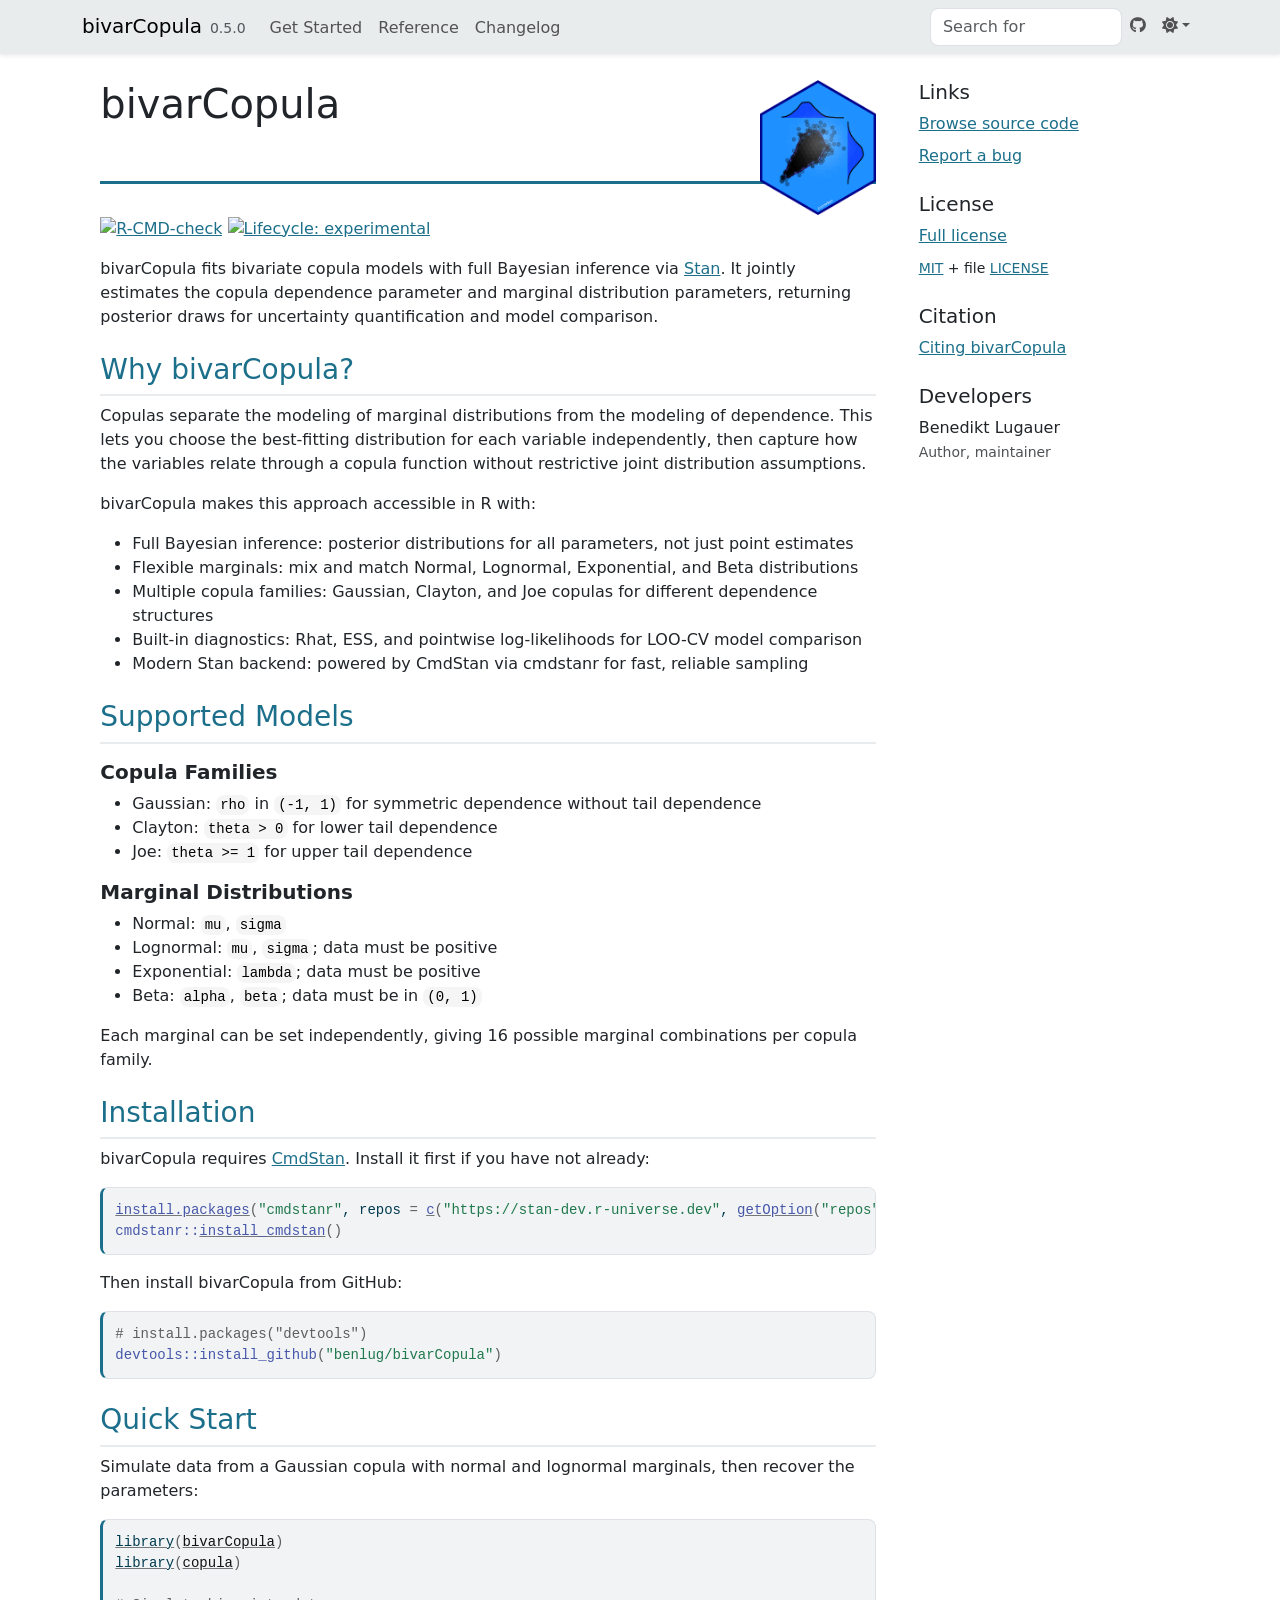
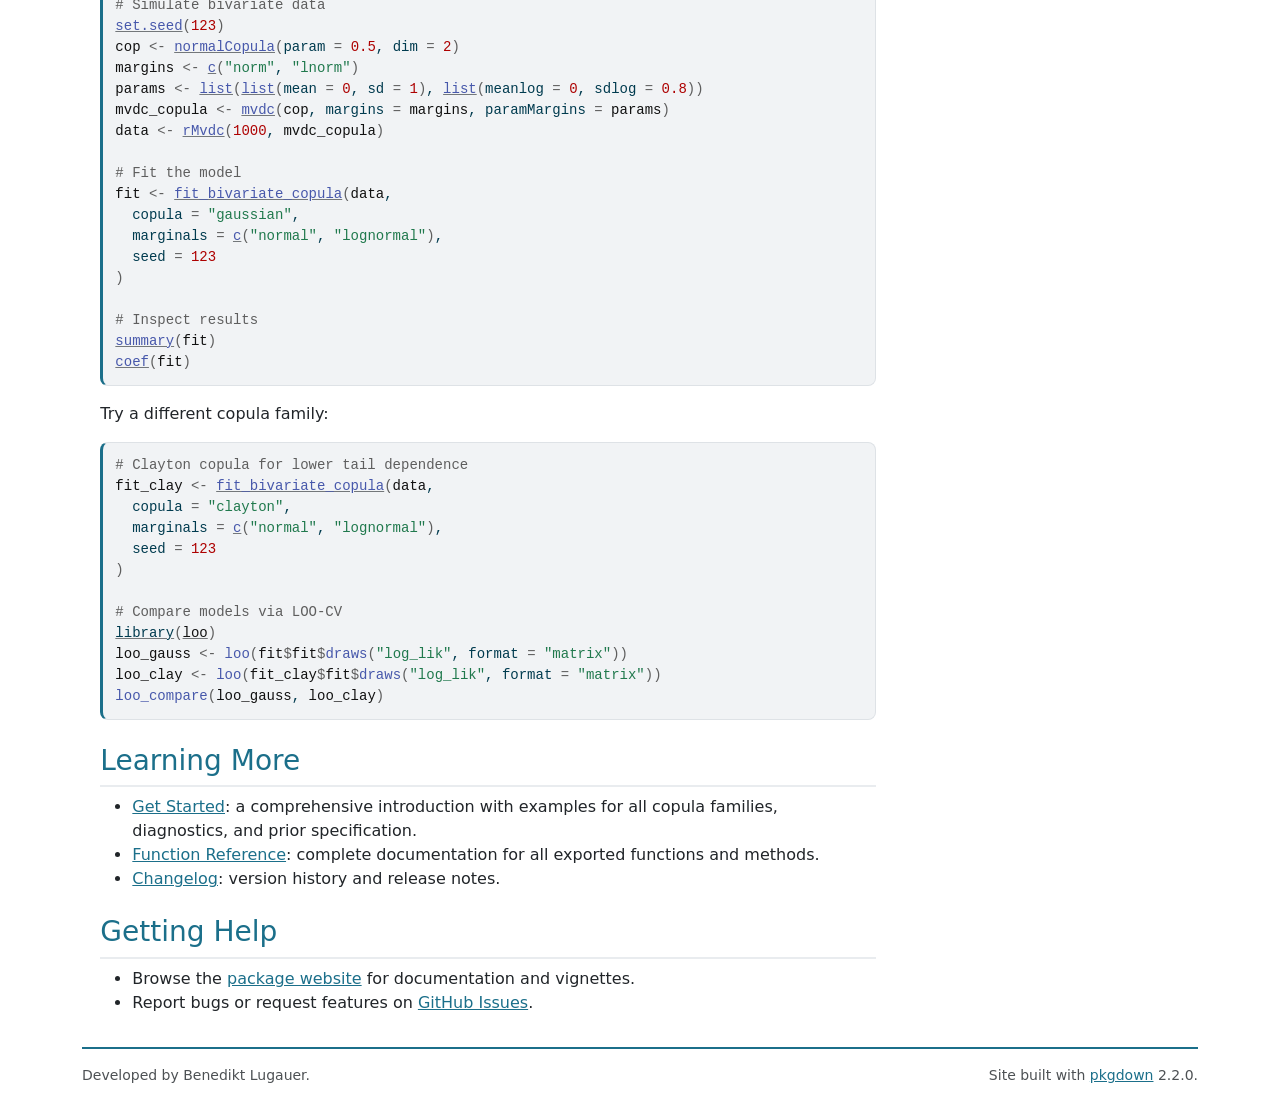
==== index.html @ 01f2b9dc "Deploying to gh-pages from @ benlug/bivarCopula@cfb96c7ea2afdf36da55dead289324ac5fc61a72 🚀" ====
<!DOCTYPE html>
<!-- Generated by pkgdown: do not edit by hand --><html lang="en">
<head>
<meta http-equiv="Content-Type" content="text/html; charset=UTF-8">
<meta charset="utf-8">
<meta http-equiv="X-UA-Compatible" content="IE=edge">
<meta name="viewport" content="width=device-width, initial-scale=1, shrink-to-fit=no">
<title>bivarCopula: Bayesian Bivariate Copula Models with Stan • bivarCopula</title>
<!-- mathjax math --><script src="https://cdn.jsdelivr.net/npm/mathjax@3.2.2/es5/tex-mml-chtml.js" integrity="sha256-MASABpB4tYktI2Oitl4t+78w/lyA+D7b/s9GEP0JOGI=" crossorigin="anonymous"></script><script>
  window.MathJax = {
    chtml: {
      fontURL: "https://cdn.jsdelivr.net/npm/mathjax@3.2.2/es5/output/chtml/fonts/woff-v2"
    }
  };
</script><script src="lightswitch.js"></script><script src="deps/jquery-3.6.0/jquery-3.6.0.min.js"></script><meta name="viewport" content="width=device-width, initial-scale=1, shrink-to-fit=no">
<link href="deps/bootstrap-5.3.1/bootstrap.min.css" rel="stylesheet">
<script src="deps/bootstrap-5.3.1/bootstrap.bundle.min.js"></script><link href="deps/font-awesome-6.5.2/css/all.min.css" rel="stylesheet">
<link href="deps/font-awesome-6.5.2/css/v4-shims.min.css" rel="stylesheet">
<script src="deps/headroom-0.11.0/headroom.min.js"></script><script src="deps/headroom-0.11.0/jQuery.headroom.min.js"></script><script src="deps/bootstrap-toc-1.0.1/bootstrap-toc.min.js"></script><script src="deps/clipboard.js-2.0.11/clipboard.min.js"></script><script src="deps/search-1.0.0/autocomplete.jquery.min.js"></script><script src="deps/search-1.0.0/fuse.min.js"></script><script src="deps/search-1.0.0/mark.min.js"></script><!-- pkgdown --><script src="pkgdown.js"></script><link href="extra.css" rel="stylesheet">
<meta property="og:title" content="bivarCopula: Bayesian Bivariate Copula Models with Stan">
<meta name="description" content="Fit bivariate Gaussian, Clayton, and Joe copula models with flexible marginal distributions using full Bayesian inference via CmdStan.
">
<meta property="og:description" content="Fit bivariate Gaussian, Clayton, and Joe copula models with flexible marginal distributions using full Bayesian inference via CmdStan.
">
</head>
<body>
    <a href="#main" class="visually-hidden-focusable">Skip to contents</a>


    <nav class="navbar navbar-expand-lg fixed-top " aria-label="Site navigation"><div class="container">

    <a class="navbar-brand me-2" href="index.html">bivarCopula</a>

    <small class="nav-text text-muted me-auto" data-bs-toggle="tooltip" data-bs-placement="bottom" title="">0.5.0</small>


    <button class="navbar-toggler" type="button" data-bs-toggle="collapse" data-bs-target="#navbar" aria-controls="navbar" aria-expanded="false" aria-label="Toggle navigation">
      <span class="navbar-toggler-icon"></span>
    </button>

    <div id="navbar" class="collapse navbar-collapse ms-3">
      <ul class="navbar-nav me-auto">
<li class="nav-item"><a class="nav-link" href="articles/bivarCopula-intro.html">Get Started</a></li>
<li class="nav-item"><a class="nav-link" href="reference/index.html">Reference</a></li>
<li class="nav-item"><a class="nav-link" href="news/index.html">Changelog</a></li>
      </ul>
<ul class="navbar-nav">
<li class="nav-item"><form class="form-inline" role="search">
 <input class="form-control" type="search" name="search-input" id="search-input" autocomplete="off" aria-label="Search site" placeholder="Search for" data-search-index="search.json">
</form></li>
<li class="nav-item"><a class="external-link nav-link" href="https://github.com/benlug/bivarCopula" aria-label="GitHub"><span class="fa fa-github"></span></a></li>
<li class="nav-item dropdown">
  <button class="nav-link dropdown-toggle" type="button" id="dropdown-lightswitch" data-bs-toggle="dropdown" aria-expanded="false" aria-haspopup="true" aria-label="Light switch"><span class="fa fa-sun"></span></button>
  <ul class="dropdown-menu dropdown-menu-end" aria-labelledby="dropdown-lightswitch">
<li><button class="dropdown-item" data-bs-theme-value="light"><span class="fa fa-sun"></span> Light</button></li>
    <li><button class="dropdown-item" data-bs-theme-value="dark"><span class="fa fa-moon"></span> Dark</button></li>
    <li><button class="dropdown-item" data-bs-theme-value="auto"><span class="fa fa-adjust"></span> Auto</button></li>
  </ul>
</li>
      </ul>
</div>


  </div>
</nav><div class="container template-home">
<div class="row">
  <main id="main" class="col-md-9"><div class="section level1">
<div class="page-header"><h1 id="bivarcopula-">bivarCopula <a href="https://benlug.github.io/bivarCopula/"><img src="reference/figures/bivarCopula_hex.png" align="right" width="15%" height="15%" alt="bivarCopula Logo"></a>
<a class="anchor" aria-label="anchor" href="#bivarcopula-"></a>
</h1></div>
<p><a href="https://github.com/benlug/bivarCopula/actions/workflows/R-CMD-check.yaml" class="external-link"><img src="https://github.com/benlug/bivarCopula/actions/workflows/R-CMD-check.yaml/badge.svg" alt="R-CMD-check"></a> <a href="https://lifecycle.r-lib.org/articles/stages.html#experimental" class="external-link"><img src="https://img.shields.io/badge/lifecycle-experimental-orange.svg" alt="Lifecycle: experimental"></a></p>
<p>bivarCopula fits bivariate copula models with full Bayesian inference via <a href="https://mc-stan.org/" class="external-link">Stan</a>. It jointly estimates the copula dependence parameter and marginal distribution parameters, returning posterior draws for uncertainty quantification and model comparison.</p>
<div class="section level2">
<h2 id="why-bivarcopula">Why bivarCopula?<a class="anchor" aria-label="anchor" href="#why-bivarcopula"></a>
</h2>
<p>Copulas separate the modeling of marginal distributions from the modeling of dependence. This lets you choose the best-fitting distribution for each variable independently, then capture how the variables relate through a copula function without restrictive joint distribution assumptions.</p>
<p>bivarCopula makes this approach accessible in R with:</p>
<ul>
<li>Full Bayesian inference: posterior distributions for all parameters, not just point estimates</li>
<li>Flexible marginals: mix and match Normal, Lognormal, Exponential, and Beta distributions</li>
<li>Multiple copula families: Gaussian, Clayton, and Joe copulas for different dependence structures</li>
<li>Built-in diagnostics: Rhat, ESS, and pointwise log-likelihoods for LOO-CV model comparison</li>
<li>Modern Stan backend: powered by CmdStan via cmdstanr for fast, reliable sampling</li>
</ul>
</div>
<div class="section level2">
<h2 id="supported-models">Supported Models<a class="anchor" aria-label="anchor" href="#supported-models"></a>
</h2>
<div class="section level3">
<h3 id="copula-families">Copula Families<a class="anchor" aria-label="anchor" href="#copula-families"></a>
</h3>
<ul>
<li>Gaussian: <code>rho</code> in <code>(-1, 1)</code> for symmetric dependence without tail dependence</li>
<li>Clayton: <code>theta &gt; 0</code> for lower tail dependence</li>
<li>Joe: <code>theta &gt;= 1</code> for upper tail dependence</li>
</ul>
</div>
<div class="section level3">
<h3 id="marginal-distributions">Marginal Distributions<a class="anchor" aria-label="anchor" href="#marginal-distributions"></a>
</h3>
<ul>
<li>Normal: <code>mu</code>, <code>sigma</code>
</li>
<li>Lognormal: <code>mu</code>, <code>sigma</code>; data must be positive</li>
<li>Exponential: <code>lambda</code>; data must be positive</li>
<li>Beta: <code>alpha</code>, <code>beta</code>; data must be in <code>(0, 1)</code>
</li>
</ul>
<p>Each marginal can be set independently, giving 16 possible marginal combinations per copula family.</p>
</div>
</div>
<div class="section level2">
<h2 id="installation">Installation<a class="anchor" aria-label="anchor" href="#installation"></a>
</h2>
<p>bivarCopula requires <a href="https://mc-stan.org/cmdstanr/" class="external-link">CmdStan</a>. Install it first if you have not already:</p>
<div class="sourceCode" id="cb1"><pre class="downlit sourceCode r">
<code class="sourceCode R"><span><span class="fu"><a href="https://rdrr.io/r/utils/install.packages.html" class="external-link">install.packages</a></span><span class="op">(</span><span class="st">"cmdstanr"</span>, repos <span class="op">=</span> <span class="fu"><a href="https://rdrr.io/r/base/c.html" class="external-link">c</a></span><span class="op">(</span><span class="st">"https://stan-dev.r-universe.dev"</span>, <span class="fu"><a href="https://rdrr.io/r/base/options.html" class="external-link">getOption</a></span><span class="op">(</span><span class="st">"repos"</span><span class="op">)</span><span class="op">)</span><span class="op">)</span></span>
<span><span class="fu">cmdstanr</span><span class="fu">::</span><span class="fu"><a href="https://mc-stan.org/cmdstanr/reference/install_cmdstan.html" class="external-link">install_cmdstan</a></span><span class="op">(</span><span class="op">)</span></span></code></pre></div>
<p>Then install bivarCopula from GitHub:</p>
<div class="sourceCode" id="cb2"><pre class="downlit sourceCode r">
<code class="sourceCode R"><span><span class="co"># install.packages("devtools")</span></span>
<span><span class="fu">devtools</span><span class="fu">::</span><span class="fu">install_github</span><span class="op">(</span><span class="st">"benlug/bivarCopula"</span><span class="op">)</span></span></code></pre></div>
</div>
<div class="section level2">
<h2 id="quick-start">Quick Start<a class="anchor" aria-label="anchor" href="#quick-start"></a>
</h2>
<p>Simulate data from a Gaussian copula with normal and lognormal marginals, then recover the parameters:</p>
<div class="sourceCode" id="cb3"><pre class="downlit sourceCode r">
<code class="sourceCode R"><span><span class="kw"><a href="https://rdrr.io/r/base/library.html" class="external-link">library</a></span><span class="op">(</span><span class="va"><a href="https://benlug.github.io/bivarCopula/">bivarCopula</a></span><span class="op">)</span></span>
<span><span class="kw"><a href="https://rdrr.io/r/base/library.html" class="external-link">library</a></span><span class="op">(</span><span class="va"><a href="https://copula.r-forge.r-project.org/" class="external-link">copula</a></span><span class="op">)</span></span>
<span></span>
<span><span class="co"># Simulate bivariate data</span></span>
<span><span class="fu"><a href="https://rdrr.io/r/base/Random.html" class="external-link">set.seed</a></span><span class="op">(</span><span class="fl">123</span><span class="op">)</span></span>
<span><span class="va">cop</span> <span class="op">&lt;-</span> <span class="fu"><a href="https://rdrr.io/pkg/copula/man/ellipCopula.html" class="external-link">normalCopula</a></span><span class="op">(</span>param <span class="op">=</span> <span class="fl">0.5</span>, dim <span class="op">=</span> <span class="fl">2</span><span class="op">)</span></span>
<span><span class="va">margins</span> <span class="op">&lt;-</span> <span class="fu"><a href="https://rdrr.io/r/base/c.html" class="external-link">c</a></span><span class="op">(</span><span class="st">"norm"</span>, <span class="st">"lnorm"</span><span class="op">)</span></span>
<span><span class="va">params</span> <span class="op">&lt;-</span> <span class="fu"><a href="https://rdrr.io/r/base/list.html" class="external-link">list</a></span><span class="op">(</span><span class="fu"><a href="https://rdrr.io/r/base/list.html" class="external-link">list</a></span><span class="op">(</span>mean <span class="op">=</span> <span class="fl">0</span>, sd <span class="op">=</span> <span class="fl">1</span><span class="op">)</span>, <span class="fu"><a href="https://rdrr.io/r/base/list.html" class="external-link">list</a></span><span class="op">(</span>meanlog <span class="op">=</span> <span class="fl">0</span>, sdlog <span class="op">=</span> <span class="fl">0.8</span><span class="op">)</span><span class="op">)</span></span>
<span><span class="va">mvdc_copula</span> <span class="op">&lt;-</span> <span class="fu"><a href="https://rdrr.io/pkg/copula/man/Mvdc.html" class="external-link">mvdc</a></span><span class="op">(</span><span class="va">cop</span>, margins <span class="op">=</span> <span class="va">margins</span>, paramMargins <span class="op">=</span> <span class="va">params</span><span class="op">)</span></span>
<span><span class="va">data</span> <span class="op">&lt;-</span> <span class="fu"><a href="https://rdrr.io/pkg/copula/man/Mvdc.html" class="external-link">rMvdc</a></span><span class="op">(</span><span class="fl">1000</span>, <span class="va">mvdc_copula</span><span class="op">)</span></span>
<span></span>
<span><span class="co"># Fit the model</span></span>
<span><span class="va">fit</span> <span class="op">&lt;-</span> <span class="fu"><a href="reference/fit_bivariate_copula.html">fit_bivariate_copula</a></span><span class="op">(</span><span class="va">data</span>,</span>
<span>  copula <span class="op">=</span> <span class="st">"gaussian"</span>,</span>
<span>  marginals <span class="op">=</span> <span class="fu"><a href="https://rdrr.io/r/base/c.html" class="external-link">c</a></span><span class="op">(</span><span class="st">"normal"</span>, <span class="st">"lognormal"</span><span class="op">)</span>,</span>
<span>  seed <span class="op">=</span> <span class="fl">123</span></span>
<span><span class="op">)</span></span>
<span></span>
<span><span class="co"># Inspect results</span></span>
<span><span class="fu"><a href="https://rdrr.io/r/base/summary.html" class="external-link">summary</a></span><span class="op">(</span><span class="va">fit</span><span class="op">)</span></span>
<span><span class="fu"><a href="https://rdrr.io/r/stats/coef.html" class="external-link">coef</a></span><span class="op">(</span><span class="va">fit</span><span class="op">)</span></span></code></pre></div>
<p>Try a different copula family:</p>
<div class="sourceCode" id="cb4"><pre class="downlit sourceCode r">
<code class="sourceCode R"><span><span class="co"># Clayton copula for lower tail dependence</span></span>
<span><span class="va">fit_clay</span> <span class="op">&lt;-</span> <span class="fu"><a href="reference/fit_bivariate_copula.html">fit_bivariate_copula</a></span><span class="op">(</span><span class="va">data</span>,</span>
<span>  copula <span class="op">=</span> <span class="st">"clayton"</span>,</span>
<span>  marginals <span class="op">=</span> <span class="fu"><a href="https://rdrr.io/r/base/c.html" class="external-link">c</a></span><span class="op">(</span><span class="st">"normal"</span>, <span class="st">"lognormal"</span><span class="op">)</span>,</span>
<span>  seed <span class="op">=</span> <span class="fl">123</span></span>
<span><span class="op">)</span></span>
<span></span>
<span><span class="co"># Compare models via LOO-CV</span></span>
<span><span class="kw"><a href="https://rdrr.io/r/base/library.html" class="external-link">library</a></span><span class="op">(</span><span class="va"><a href="https://mc-stan.org/loo/" class="external-link">loo</a></span><span class="op">)</span></span>
<span><span class="va">loo_gauss</span> <span class="op">&lt;-</span> <span class="fu">loo</span><span class="op">(</span><span class="va">fit</span><span class="op">$</span><span class="va">fit</span><span class="op">$</span><span class="fu">draws</span><span class="op">(</span><span class="st">"log_lik"</span>, format <span class="op">=</span> <span class="st">"matrix"</span><span class="op">)</span><span class="op">)</span></span>
<span><span class="va">loo_clay</span> <span class="op">&lt;-</span> <span class="fu">loo</span><span class="op">(</span><span class="va">fit_clay</span><span class="op">$</span><span class="va">fit</span><span class="op">$</span><span class="fu">draws</span><span class="op">(</span><span class="st">"log_lik"</span>, format <span class="op">=</span> <span class="st">"matrix"</span><span class="op">)</span><span class="op">)</span></span>
<span><span class="fu">loo_compare</span><span class="op">(</span><span class="va">loo_gauss</span>, <span class="va">loo_clay</span><span class="op">)</span></span></code></pre></div>
</div>
<div class="section level2">
<h2 id="learning-more">Learning More<a class="anchor" aria-label="anchor" href="#learning-more"></a>
</h2>
<ul>
<li>
<a href="https://benlug.github.io/bivarCopula/articles/bivarCopula-intro.html">Get Started</a>: a comprehensive introduction with examples for all copula families, diagnostics, and prior specification.</li>
<li>
<a href="https://benlug.github.io/bivarCopula/reference/index.html">Function Reference</a>: complete documentation for all exported functions and methods.</li>
<li>
<a href="https://benlug.github.io/bivarCopula/news/index.html">Changelog</a>: version history and release notes.</li>
</ul>
</div>
<div class="section level2">
<h2 id="getting-help">Getting Help<a class="anchor" aria-label="anchor" href="#getting-help"></a>
</h2>
<ul>
<li>Browse the <a href="https://benlug.github.io/bivarCopula/">package website</a> for documentation and vignettes.</li>
<li>Report bugs or request features on <a href="https://github.com/benlug/bivarCopula/issues" class="external-link">GitHub Issues</a>.</li>
</ul>
</div>
</div>
  </main><aside class="col-md-3"><div class="links">
<h2 data-toc-skip>Links</h2>
<ul class="list-unstyled">
<li><a href="https://github.com/benlug/bivarCopula/" class="external-link">Browse source code</a></li>
<li><a href="https://github.com/benlug/bivarCopula/issues" class="external-link">Report a bug</a></li>
</ul>
</div>

<div class="license">
<h2 data-toc-skip>License</h2>
<ul class="list-unstyled">
<li><a href="LICENSE.html">Full license</a></li>
<li><small><a href="https://opensource.org/licenses/mit-license.php" class="external-link">MIT</a> + file <a href="LICENSE-text.html">LICENSE</a></small></li>
</ul>
</div>


<div class="citation">
<h2 data-toc-skip>Citation</h2>
<ul class="list-unstyled">
<li><a href="authors.html#citation">Citing bivarCopula</a></li>
</ul>
</div>

<div class="developers">
<h2 data-toc-skip>Developers</h2>
<ul class="list-unstyled">
<li>Benedikt Lugauer <br><small class="roles"> Author, maintainer </small>   </li>
</ul>
</div>



  </aside>
</div>


    <footer><div class="pkgdown-footer-left">
  <p>Developed by Benedikt Lugauer.</p>
</div>

<div class="pkgdown-footer-right">
  <p>Site built with <a href="https://pkgdown.r-lib.org/" class="external-link">pkgdown</a> 2.2.0.</p>
</div>

    </footer>
</div>





  </body>
</html>
---- deps/font-awesome-6.5.2/css/v4-shims.min.css ----
/*!
 * Font Awesome Free 6.5.2 by @fontawesome - https://fontawesome.com
 * License - https://fontawesome.com/license/free (Icons: CC BY 4.0, Fonts: SIL OFL 1.1, Code: MIT License)
 * Copyright 2024 Fonticons, Inc.
 */
.fa.fa-glass:before{content:"\f000"}.fa.fa-envelope-o{font-family:"Font Awesome 6 Free";font-weight:400}.fa.fa-envelope-o:before{content:"\f0e0"}.fa.fa-star-o{font-family:"Font Awesome 6 Free";font-weight:400}.fa.fa-star-o:before{content:"\f005"}.fa.fa-close:before,.fa.fa-remove:before{content:"\f00d"}.fa.fa-gear:before{content:"\f013"}.fa.fa-trash-o{font-family:"Font Awesome 6 Free";font-weight:400}.fa.fa-trash-o:before{content:"\f2ed"}.fa.fa-home:before{content:"\f015"}.fa.fa-file-o{font-family:"Font Awesome 6 Free";font-weight:400}.fa.fa-file-o:before{content:"\f15b"}.fa.fa-clock-o{font-family:"Font Awesome 6 Free";font-weight:400}.fa.fa-clock-o:before{content:"\f017"}.fa.fa-arrow-circle-o-down{font-family:"Font Awesome 6 Free";font-weight:400}.fa.fa-arrow-circle-o-down:before{content:"\f358"}.fa.fa-arrow-circle-o-up{font-family:"Font Awesome 6 Free";font-weight:400}.fa.fa-arrow-circle-o-up:before{content:"\f35b"}.fa.fa-play-circle-o{font-family:"Font Awesome 6 Free";font-weight:400}.fa.fa-play-circle-o:before{content:"\f144"}.fa.fa-repeat:before,.fa.fa-rotate-right:before{content:"\f01e"}.fa.fa-refresh:before{content:"\f021"}.fa.fa-list-alt{font-family:"Font Awesome 6 Free";font-weight:400}.fa.fa-list-alt:before{content:"\f022"}.fa.fa-dedent:before{content:"\f03b"}.fa.fa-video-camera:before{content:"\f03d"}.fa.fa-picture-o{font-family:"Font Awesome 6 Free";font-weight:400}.fa.fa-picture-o:before{content:"\f03e"}.fa.fa-photo{font-family:"Font Awesome 6 Free";font-weight:400}.fa.fa-photo:before{content:"\f03e"}.fa.fa-image{font-family:"Font Awesome 6 Free";font-weight:400}.fa.fa-image:before{content:"\f03e"}.fa.fa-map-marker:before{content:"\f3c5"}.fa.fa-pencil-square-o{font-family:"Font Awesome 6 Free";font-weight:400}.fa.fa-pencil-square-o:before{content:"\f044"}.fa.fa-edit{font-family:"Font Awesome 6 Free";font-weight:400}.fa.fa-edit:before{content:"\f044"}.fa.fa-share-square-o:before{content:"\f14d"}.fa.fa-check-square-o{font-family:"Font Awesome 6 Free";font-weight:400}.fa.fa-check-square-o:before{content:"\f14a"}.fa.fa-arrows:before{content:"\f0b2"}.fa.fa-times-circle-o{font-family:"Font Awesome 6 Free";font-weight:400}.fa.fa-times-circle-o:before{content:"\f057"}.fa.fa-check-circle-o{font-family:"Font Awesome 6 Free";font-weight:400}.fa.fa-check-circle-o:before{content:"\f058"}.fa.fa-mail-forward:before{content:"\f064"}.fa.fa-expand:before{content:"\f424"}.fa.fa-compress:before{content:"\f422"}.fa.fa-eye,.fa.fa-eye-slash{font-family:"Font Awesome 6 Free";font-weight:400}.fa.fa-warning:before{content:"\f071"}.fa.fa-calendar:before{content:"\f073"}.fa.fa-arrows-v:before{content:"\f338"}.fa.fa-arrows-h:before{content:"\f337"}.fa.fa-bar-chart-o:before,.fa.fa-bar-chart:before{content:"\e0e3"}.fa.fa-twitter-square{font-family:"Font Awesome 6 Brands";font-weight:400}.fa.fa-twitter-square:before{content:"\f081"}.fa.fa-facebook-square{font-family:"Font Awesome 6 Brands";font-weight:400}.fa.fa-facebook-square:before{content:"\f082"}.fa.fa-gears:before{content:"\f085"}.fa.fa-thumbs-o-up{font-family:"Font Awesome 6 Free";font-weight:400}.fa.fa-thumbs-o-up:before{content:"\f164"}.fa.fa-thumbs-o-down{font-family:"Font Awesome 6 Free";font-weight:400}.fa.fa-thumbs-o-down:before{content:"\f165"}.fa.fa-heart-o{font-family:"Font Awesome 6 Free";font-weight:400}.fa.fa-heart-o:before{content:"\f004"}.fa.fa-sign-out:before{content:"\f2f5"}.fa.fa-linkedin-square{font-family:"Font Awesome 6 Brands";font-weight:400}.fa.fa-linkedin-square:before{content:"\f08c"}.fa.fa-thumb-tack:before{content:"\f08d"}.fa.fa-external-link:before{content:"\f35d"}.fa.fa-sign-in:before{content:"\f2f6"}.fa.fa-github-square{font-family:"Font Awesome 6 Brands";font-weight:400}.fa.fa-github-square:before{content:"\f092"}.fa.fa-lemon-o{font-family:"Font Awesome 6 Free";font-weight:400}.fa.fa-lemon-o:before{content:"\f094"}.fa.fa-square-o{font-family:"Font Awesome 6 Free";font-weight:400}.fa.fa-square-o:before{content:"\f0c8"}.fa.fa-bookmark-o{font-family:"Font Awesome 6 Free";font-weight:400}.fa.fa-bookmark-o:before{content:"\f02e"}.fa.fa-facebook,.fa.fa-twitter{font-family:"Font Awesome 6 Brands";font-weight:400}.fa.fa-facebook:before{content:"\f39e"}.fa.fa-facebook-f{font-family:"Font Awesome 6 Brands";font-weight:400}.fa.fa-facebook-f:before{content:"\f39e"}.fa.fa-github{font-family:"Font Awesome 6 Brands";font-weight:400}.fa.fa-credit-card{font-family:"Font Awesome 6 Free";font-weight:400}.fa.fa-feed:before{content:"\f09e"}.fa.fa-hdd-o{font-family:"Font Awesome 6 Free";font-weight:400}.fa.fa-hdd-o:before{content:"\f0a0"}.fa.fa-hand-o-right{font-family:"Font Awesome 6 Free";font-weight:400}.fa.fa-hand-o-right:before{content:"\f0a4"}.fa.fa-hand-o-left{font-family:"Font Awesome 6 Free";font-weight:400}.fa.fa-hand-o-left:before{content:"\f0a5"}.fa.fa-hand-o-up{font-family:"Font Awesome 6 Free";font-weight:400}.fa.fa-hand-o-up:before{content:"\f0a6"}.fa.fa-hand-o-down{font-family:"Font Awesome 6 Free";font-weight:400}.fa.fa-hand-o-down:before{content:"\f0a7"}.fa.fa-globe:before{content:"\f57d"}.fa.fa-tasks:before{content:"\f828"}.fa.fa-arrows-alt:before{content:"\f31e"}.fa.fa-group:before{content:"\f0c0"}.fa.fa-chain:before{content:"\f0c1"}.fa.fa-cut:before{content:"\f0c4"}.fa.fa-files-o{font-family:"Font Awesome 6 Free";font-weight:400}.fa.fa-files-o:before{content:"\f0c5"}.fa.fa-floppy-o{font-family:"Font Awesome 6 Free";font-weight:400}.fa.fa-floppy-o:before{content:"\f0c7"}.fa.fa-save{font-family:"Font Awesome 6 Free";font-weight:400}.fa.fa-save:before{content:"\f0c7"}.fa.fa-navicon:before,.fa.fa-reorder:before{content:"\f0c9"}.fa.fa-magic:before{content:"\e2ca"}.fa.fa-pinterest,.fa.fa-pinterest-square{font-family:"Font Awesome 6 Brands";font-weight:400}.fa.fa-pinterest-square:before{content:"\f0d3"}.fa.fa-google-plus-square{font-family:"Font Awesome 6 Brands";font-weight:400}.fa.fa-google-plus-square:before{content:"\f0d4"}.fa.fa-google-plus{font-family:"Font Awesome 6 Brands";font-weight:400}.fa.fa-google-plus:before{content:"\f0d5"}.fa.fa-money:before{content:"\f3d1"}.fa.fa-unsorted:before{content:"\f0dc"}.fa.fa-sort-desc:before{content:"\f0dd"}.fa.fa-sort-asc:before{content:"\f0de"}.fa.fa-linkedin{font-family:"Font Awesome 6 Brands";font-weight:400}.fa.fa-linkedin:before{content:"\f0e1"}.fa.fa-rotate-left:before{content:"\f0e2"}.fa.fa-legal:before{content:"\f0e3"}.fa.fa-dashboard:before,.fa.fa-tachometer:before{content:"\f625"}.fa.fa-comment-o{font-family:"Font Awesome 6 Free";font-weight:400}.fa.fa-comment-o:before{content:"\f075"}.fa.fa-comments-o{font-family:"Font Awesome 6 Free";font-weight:400}.fa.fa-comments-o:before{content:"\f086"}.fa.fa-flash:before{content:"\f0e7"}.fa.fa-clipboard:before{content:"\f0ea"}.fa.fa-lightbulb-o{font-family:"Font Awesome 6 Free";font-weight:400}.fa.fa-lightbulb-o:before{content:"\f0eb"}.fa.fa-exchange:before{content:"\f362"}.fa.fa-cloud-download:before{content:"\f0ed"}.fa.fa-cloud-upload:before{content:"\f0ee"}.fa.fa-bell-o{font-family:"Font Awesome 6 Free";font-weight:400}.fa.fa-bell-o:before{content:"\f0f3"}.fa.fa-cutlery:before{content:"\f2e7"}.fa.fa-file-text-o{font-family:"Font Awesome 6 Free";font-weight:400}.fa.fa-file-text-o:before{content:"\f15c"}.fa.fa-building-o{font-family:"Font Awesome 6 Free";font-weight:400}.fa.fa-building-o:before{content:"\f1ad"}.fa.fa-hospital-o{font-family:"Font Awesome 6 Free";font-weight:400}.fa.fa-hospital-o:before{content:"\f0f8"}.fa.fa-tablet:before{content:"\f3fa"}.fa.fa-mobile-phone:before,.fa.fa-mobile:before{content:"\f3cd"}.fa.fa-circle-o{font-family:"Font Awesome 6 Free";font-weight:400}.fa.fa-circle-o:before{content:"\f111"}.fa.fa-mail-reply:before{content:"\f3e5"}.fa.fa-github-alt{font-family:"Font Awesome 6 Brands";font-weight:400}.fa.fa-folder-o{font-family:"Font Awesome 6 Free";font-weight:400}.fa.fa-folder-o:before{content:"\f07b"}.fa.fa-folder-open-o{font-family:"Font Awesome 6 Free";font-weight:400}.fa.fa-folder-open-o:before{content:"\f07c"}.fa.fa-smile-o{font-family:"Font Awesome 6 Free";font-weight:400}.fa.fa-smile-o:before{content:"\f118"}.fa.fa-frown-o{font-family:"Font Awesome 6 Free";font-weight:400}.fa.fa-frown-o:before{content:"\f119"}.fa.fa-meh-o{font-family:"Font Awesome 6 Free";font-weight:400}.fa.fa-meh-o:before{content:"\f11a"}.fa.fa-keyboard-o{font-family:"Font Awesome 6 Free";font-weight:400}.fa.fa-keyboard-o:before{content:"\f11c"}.fa.fa-flag-o{font-family:"Font Awesome 6 Free";font-weight:400}.fa.fa-flag-o:before{content:"\f024"}.fa.fa-mail-reply-all:before{content:"\f122"}.fa.fa-star-half-o{font-family:"Font Awesome 6 Free";font-weight:400}.fa.fa-star-half-o:before{content:"\f5c0"}.fa.fa-star-half-empty{font-family:"Font Awesome 6 Free";font-weight:400}.fa.fa-star-half-empty:before{content:"\f5c0"}.fa.fa-star-half-full{font-family:"Font Awesome 6 Free";font-weight:400}.fa.fa-star-half-full:before{content:"\f5c0"}.fa.fa-code-fork:before{content:"\f126"}.fa.fa-chain-broken:before,.fa.fa-unlink:before{content:"\f127"}.fa.fa-calendar-o{font-family:"Font Awesome 6 Free";font-weight:400}.fa.fa-calendar-o:before{content:"\f133"}.fa.fa-css3,.fa.fa-html5,.fa.fa-maxcdn{font-family:"Font Awesome 6 Brands";font-weight:400}.fa.fa-unlock-alt:before{content:"\f09c"}.fa.fa-minus-square-o{font-family:"Font Awesome 6 Free";font-weight:400}.fa.fa-minus-square-o:before{content:"\f146"}.fa.fa-level-up:before{content:"\f3bf"}.fa.fa-level-down:before{content:"\f3be"}.fa.fa-pencil-square:before{content:"\f14b"}.fa.fa-external-link-square:before{content:"\f360"}.fa.fa-compass{font-family:"Font Awesome 6 Free";font-weight:400}.fa.fa-caret-square-o-down{font-family:"Font Awesome 6 Free";font-weight:400}.fa.fa-caret-square-o-down:before{content:"\f150"}.fa.fa-toggle-down{font-family:"Font Awesome 6 Free";font-weight:400}.fa.fa-toggle-down:before{content:"\f150"}.fa.fa-caret-square-o-up{font-family:"Font Awesome 6 Free";font-weight:400}.fa.fa-caret-square-o-up:before{content:"\f151"}.fa.fa-toggle-up{font-family:"Font Awesome 6 Free";font-weight:400}.fa.fa-toggle-up:before{content:"\f151"}.fa.fa-caret-square-o-right{font-family:"Font Awesome 6 Free";font-weight:400}.fa.fa-caret-square-o-right:before{content:"\f152"}.fa.fa-toggle-right{font-family:"Font Awesome 6 Free";font-weight:400}.fa.fa-toggle-right:before{content:"\f152"}.fa.fa-eur:before,.fa.fa-euro:before{content:"\f153"}.fa.fa-gbp:before{content:"\f154"}.fa.fa-dollar:before,.fa.fa-usd:before{content:"\24"}.fa.fa-inr:before,.fa.fa-rupee:before{content:"\e1bc"}.fa.fa-cny:before,.fa.fa-jpy:before,.fa.fa-rmb:before,.fa.fa-yen:before{content:"\f157"}.fa.fa-rouble:before,.fa.fa-rub:before,.fa.fa-ruble:before{content:"\f158"}.fa.fa-krw:before,.fa.fa-won:before{content:"\f159"}.fa.fa-bitcoin,.fa.fa-btc{font-family:"Font Awesome 6 Brands";font-weight:400}.fa.fa-bitcoin:before{content:"\f15a"}.fa.fa-file-text:before{content:"\f15c"}.fa.fa-sort-alpha-asc:before{content:"\f15d"}.fa.fa-sort-alpha-desc:before{content:"\f881"}.fa.fa-sort-amount-asc:before{content:"\f884"}.fa.fa-sort-amount-desc:before{content:"\f160"}.fa.fa-sort-numeric-asc:before{content:"\f162"}.fa.fa-sort-numeric-desc:before{content:"\f886"}.fa.fa-youtube-square{font-family:"Font Awesome 6 Brands";font-weight:400}.fa.fa-youtube-square:before{content:"\f431"}.fa.fa-xing,.fa.fa-xing-square,.fa.fa-youtube{font-family:"Font Awesome 6 Brands";font-weight:400}.fa.fa-xing-square:before{content:"\f169"}.fa.fa-youtube-play{font-family:"Font Awesome 6 Brands";font-weight:400}.fa.fa-youtube-play:before{content:"\f167"}.fa.fa-adn,.fa.fa-bitbucket,.fa.fa-bitbucket-square,.fa.fa-dropbox,.fa.fa-flickr,.fa.fa-instagram,.fa.fa-stack-overflow{font-family:"Font Awesome 6 Brands";font-weight:400}.fa.fa-bitbucket-square:before{content:"\f171"}.fa.fa-tumblr,.fa.fa-tumblr-square{font-family:"Font Awesome 6 Brands";font-weight:400}.fa.fa-tumblr-square:before{content:"\f174"}.fa.fa-long-arrow-down:before{content:"\f309"}.fa.fa-long-arrow-up:before{content:"\f30c"}.fa.fa-long-arrow-left:before{content:"\f30a"}.fa.fa-long-arrow-right:before{content:"\f30b"}.fa.fa-android,.fa.fa-apple,.fa.fa-dribbble,.fa.fa-foursquare,.fa.fa-gittip,.fa.fa-gratipay,.fa.fa-linux,.fa.fa-skype,.fa.fa-trello,.fa.fa-windows{font-family:"Font Awesome 6 Brands";font-weight:400}.fa.fa-gittip:before{content:"\f184"}.fa.fa-sun-o{font-family:"Font Awesome 6 Free";font-weight:400}.fa.fa-sun-o:before{content:"\f185"}.fa.fa-moon-o{font-family:"Font Awesome 6 Free";font-weight:400}.fa.fa-moon-o:before{content:"\f186"}.fa.fa-pagelines,.fa.fa-renren,.fa.fa-stack-exchange,.fa.fa-vk,.fa.fa-weibo{font-family:"Font Awesome 6 Brands";font-weight:400}.fa.fa-arrow-circle-o-right{font-family:"Font Awesome 6 Free";font-weight:400}.fa.fa-arrow-circle-o-right:before{content:"\f35a"}.fa.fa-arrow-circle-o-left{font-family:"Font Awesome 6 Free";font-weight:400}.fa.fa-arrow-circle-o-left:before{content:"\f359"}.fa.fa-caret-square-o-left{font-family:"Font Awesome 6 Free";font-weight:400}.fa.fa-caret-square-o-left:before{content:"\f191"}.fa.fa-toggle-left{font-family:"Font Awesome 6 Free";font-weight:400}.fa.fa-toggle-left:before{content:"\f191"}.fa.fa-dot-circle-o{font-family:"Font Awesome 6 Free";font-weight:400}.fa.fa-dot-circle-o:before{content:"\f192"}.fa.fa-vimeo-square{font-family:"Font Awesome 6 Brands";font-weight:400}.fa.fa-vimeo-square:before{content:"\f194"}.fa.fa-try:before,.fa.fa-turkish-lira:before{content:"\e2bb"}.fa.fa-plus-square-o{font-family:"Font Awesome 6 Free";font-weight:400}.fa.fa-plus-square-o:before{content:"\f0fe"}.fa.fa-openid,.fa.fa-slack,.fa.fa-wordpress{font-family:"Font Awesome 6 Brands";font-weight:400}.fa.fa-bank:before,.fa.fa-institution:before{content:"\f19c"}.fa.fa-mortar-board:before{content:"\f19d"}.fa.fa-google,.fa.fa-reddit,.fa.fa-reddit-square,.fa.fa-yahoo{font-family:"Font Awesome 6 Brands";font-weight:400}.fa.fa-reddit-square:before{content:"\f1a2"}.fa.fa-behance,.fa.fa-behance-square,.fa.fa-delicious,.fa.fa-digg,.fa.fa-drupal,.fa.fa-joomla,.fa.fa-pied-piper-alt,.fa.fa-pied-piper-pp,.fa.fa-stumbleupon,.fa.fa-stumbleupon-circle{font-family:"Font Awesome 6 Brands";font-weight:400}.fa.fa-behance-square:before{content:"\f1b5"}.fa.fa-steam,.fa.fa-steam-square{font-family:"Font Awesome 6 Brands";font-weight:400}.fa.fa-steam-square:before{content:"\f1b7"}.fa.fa-automobile:before{content:"\f1b9"}.fa.fa-cab:before{content:"\f1ba"}.fa.fa-deviantart,.fa.fa-soundcloud,.fa.fa-spotify{font-family:"Font Awesome 6 Brands";font-weight:400}.fa.fa-file-pdf-o{font-family:"Font Awesome 6 Free";font-weight:400}.fa.fa-file-pdf-o:before{content:"\f1c1"}.fa.fa-file-word-o{font-family:"Font Awesome 6 Free";font-weight:400}.fa.fa-file-word-o:before{content:"\f1c2"}.fa.fa-file-excel-o{font-family:"Font Awesome 6 Free";font-weight:400}.fa.fa-file-excel-o:before{content:"\f1c3"}.fa.fa-file-powerpoint-o{font-family:"Font Awesome 6 Free";font-weight:400}.fa.fa-file-powerpoint-o:before{content:"\f1c4"}.fa.fa-file-image-o{font-family:"Font Awesome 6 Free";font-weight:400}.fa.fa-file-image-o:before{content:"\f1c5"}.fa.fa-file-photo-o{font-family:"Font Awesome 6 Free";font-weight:400}.fa.fa-file-photo-o:before{content:"\f1c5"}.fa.fa-file-picture-o{font-family:"Font Awesome 6 Free";font-weight:400}.fa.fa-file-picture-o:before{content:"\f1c5"}.fa.fa-file-archive-o{font-family:"Font Awesome 6 Free";font-weight:400}.fa.fa-file-archive-o:before{content:"\f1c6"}.fa.fa-file-zip-o{font-family:"Font Awesome 6 Free";font-weight:400}.fa.fa-file-zip-o:before{content:"\f1c6"}.fa.fa-file-audio-o{font-family:"Font Awesome 6 Free";font-weight:400}.fa.fa-file-audio-o:before{content:"\f1c7"}.fa.fa-file-sound-o{font-family:"Font Awesome 6 Free";font-weight:400}.fa.fa-file-sound-o:before{content:"\f1c7"}.fa.fa-file-video-o{font-family:"Font Awesome 6 Free";font-weight:400}.fa.fa-file-video-o:before{content:"\f1c8"}.fa.fa-file-movie-o{font-family:"Font Awesome 6 Free";font-weight:400}.fa.fa-file-movie-o:before{content:"\f1c8"}.fa.fa-file-code-o{font-family:"Font Awesome 6 Free";font-weight:400}.fa.fa-file-code-o:before{content:"\f1c9"}.fa.fa-codepen,.fa.fa-jsfiddle,.fa.fa-vine{font-family:"Font Awesome 6 Brands";font-weight:400}.fa.fa-life-bouy:before,.fa.fa-life-buoy:before,.fa.fa-life-saver:before,.fa.fa-support:before{content:"\f1cd"}.fa.fa-circle-o-notch:before{content:"\f1ce"}.fa.fa-ra,.fa.fa-rebel{font-family:"Font Awesome 6 Brands";font-weight:400}.fa.fa-ra:before{content:"\f1d0"}.fa.fa-resistance{font-family:"Font Awesome 6 Brands";font-weight:400}.fa.fa-resistance:before{content:"\f1d0"}.fa.fa-empire,.fa.fa-ge{font-family:"Font Awesome 6 Brands";font-weight:400}.fa.fa-ge:before{content:"\f1d1"}.fa.fa-git-square{font-family:"Font Awesome 6 Brands";font-weight:400}.fa.fa-git-square:before{content:"\f1d2"}.fa.fa-git,.fa.fa-hacker-news,.fa.fa-y-combinator-square{font-family:"Font Awesome 6 Brands";font-weight:400}.fa.fa-y-combinator-square:before{content:"\f1d4"}.fa.fa-yc-square{font-family:"Font Awesome 6 Brands";font-weight:400}.fa.fa-yc-square:before{content:"\f1d4"}.fa.fa-qq,.fa.fa-tencent-weibo,.fa.fa-wechat,.fa.fa-weixin{font-family:"Font Awesome 6 Brands";font-weight:400}.fa.fa-wechat:before{content:"\f1d7"}.fa.fa-send:before{content:"\f1d8"}.fa.fa-paper-plane-o{font-family:"Font Awesome 6 Free";font-weight:400}.fa.fa-paper-plane-o:before{content:"\f1d8"}.fa.fa-send-o{font-family:"Font Awesome 6 Free";font-weight:400}.fa.fa-send-o:before{content:"\f1d8"}.fa.fa-circle-thin{font-family:"Font Awesome 6 Free";font-weight:400}.fa.fa-circle-thin:before{content:"\f111"}.fa.fa-header:before{content:"\f1dc"}.fa.fa-futbol-o{font-family:"Font Awesome 6 Free";font-weight:400}.fa.fa-futbol-o:before{content:"\f1e3"}.fa.fa-soccer-ball-o{font-family:"Font Awesome 6 Free";font-weight:400}.fa.fa-soccer-ball-o:before{content:"\f1e3"}.fa.fa-slideshare,.fa.fa-twitch,.fa.fa-yelp{font-family:"Font Awesome 6 Brands";font-weight:400}.fa.fa-newspaper-o{font-family:"Font Awesome 6 Free";font-weight:400}.fa.fa-newspaper-o:before{content:"\f1ea"}.fa.fa-cc-amex,.fa.fa-cc-discover,.fa.fa-cc-mastercard,.fa.fa-cc-paypal,.fa.fa-cc-stripe,.fa.fa-cc-visa,.fa.fa-google-wallet,.fa.fa-paypal{font-family:"Font Awesome 6 Brands";font-weight:400}.fa.fa-bell-slash-o{font-family:"Font Awesome 6 Free";font-weight:400}.fa.fa-bell-slash-o:before{content:"\f1f6"}.fa.fa-trash:before{content:"\f2ed"}.fa.fa-copyright{font-family:"Font Awesome 6 Free";font-weight:400}.fa.fa-eyedropper:before{content:"\f1fb"}.fa.fa-area-chart:before{content:"\f1fe"}.fa.fa-pie-chart:before{content:"\f200"}.fa.fa-line-chart:before{content:"\f201"}.fa.fa-lastfm,.fa.fa-lastfm-square{font-family:"Font Awesome 6 Brands";font-weight:400}.fa.fa-lastfm-square:before{content:"\f203"}.fa.fa-angellist,.fa.fa-ioxhost{font-family:"Font Awesome 6 Brands";font-weight:400}.fa.fa-cc{font-family:"Font Awesome 6 Free";font-weight:400}.fa.fa-cc:before{content:"\f20a"}.fa.fa-ils:before,.fa.fa-shekel:before,.fa.fa-sheqel:before{content:"\f20b"}.fa.fa-buysellads,.fa.fa-connectdevelop,.fa.fa-dashcube,.fa.fa-forumbee,.fa.fa-leanpub,.fa.fa-sellsy,.fa.fa-shirtsinbulk,.fa.fa-simplybuilt,.fa.fa-skyatlas{font-family:"Font Awesome 6 Brands";font-weight:400}.fa.fa-diamond{font-family:"Font Awesome 6 Free";font-weight:400}.fa.fa-diamond:before{content:"\f3a5"}.fa.fa-intersex:before,.fa.fa-transgender:before{content:"\f224"}.fa.fa-transgender-alt:before{content:"\f225"}.fa.fa-facebook-official{font-family:"Font Awesome 6 Brands";font-weight:400}.fa.fa-facebook-official:before{content:"\f09a"}.fa.fa-pinterest-p,.fa.fa-whatsapp{font-family:"Font Awesome 6 Brands";font-weight:400}.fa.fa-hotel:before{content:"\f236"}.fa.fa-medium,.fa.fa-viacoin,.fa.fa-y-combinator,.fa.fa-yc{font-family:"Font Awesome 6 Brands";font-weight:400}.fa.fa-yc:before{content:"\f23b"}.fa.fa-expeditedssl,.fa.fa-opencart,.fa.fa-optin-monster{font-family:"Font Awesome 6 Brands";font-weight:400}.fa.fa-battery-4:before,.fa.fa-battery:before{content:"\f240"}.fa.fa-battery-3:before{content:"\f241"}.fa.fa-battery-2:before{content:"\f242"}.fa.fa-battery-1:before{content:"\f243"}.fa.fa-battery-0:before{content:"\f244"}.fa.fa-object-group,.fa.fa-object-ungroup,.fa.fa-sticky-note-o{font-family:"Font Awesome 6 Free";font-weight:400}.fa.fa-sticky-note-o:before{content:"\f249"}.fa.fa-cc-diners-club,.fa.fa-cc-jcb{font-family:"Font Awesome 6 Brands";font-weight:400}.fa.fa-clone{font-family:"Font Awesome 6 Free";font-weight:400}.fa.fa-hourglass-o:before{content:"\f254"}.fa.fa-hourglass-1:before{content:"\f251"}.fa.fa-hourglass-2:before{content:"\f252"}.fa.fa-hourglass-3:before{content:"\f253"}.fa.fa-hand-rock-o{font-family:"Font Awesome 6 Free";font-weight:400}.fa.fa-hand-rock-o:before{content:"\f255"}.fa.fa-hand-grab-o{font-family:"Font Awesome 6 Free";font-weight:400}.fa.fa-hand-grab-o:before{content:"\f255"}.fa.fa-hand-paper-o{font-family:"Font Awesome 6 Free";font-weight:400}.fa.fa-hand-paper-o:before{content:"\f256"}.fa.fa-hand-stop-o{font-family:"Font Awesome 6 Free";font-weight:400}.fa.fa-hand-stop-o:before{content:"\f256"}.fa.fa-hand-scissors-o{font-family:"Font Awesome 6 Free";font-weight:400}.fa.fa-hand-scissors-o:before{content:"\f257"}.fa.fa-hand-lizard-o{font-family:"Font Awesome 6 Free";font-weight:400}.fa.fa-hand-lizard-o:before{content:"\f258"}.fa.fa-hand-spock-o{font-family:"Font Awesome 6 Free";font-weight:400}.fa.fa-hand-spock-o:before{content:"\f259"}.fa.fa-hand-pointer-o{font-family:"Font Awesome 6 Free";font-weight:400}.fa.fa-hand-pointer-o:before{content:"\f25a"}.fa.fa-hand-peace-o{font-family:"Font Awesome 6 Free";font-weight:400}.fa.fa-hand-peace-o:before{content:"\f25b"}.fa.fa-registered{font-family:"Font Awesome 6 Free";font-weight:400}.fa.fa-creative-commons,.fa.fa-gg,.fa.fa-gg-circle,.fa.fa-odnoklassniki,.fa.fa-odnoklassniki-square{font-family:"Font Awesome 6 Brands";font-weight:400}.fa.fa-odnoklassniki-square:before{content:"\f264"}.fa.fa-chrome,.fa.fa-firefox,.fa.fa-get-pocket,.fa.fa-internet-explorer,.fa.fa-opera,.fa.fa-safari,.fa.fa-wikipedia-w{font-family:"Font Awesome 6 Brands";font-weight:400}.fa.fa-television:before{content:"\f26c"}.fa.fa-500px,.fa.fa-amazon,.fa.fa-contao{font-family:"Font Awesome 6 Brands";font-weight:400}.fa.fa-calendar-plus-o{font-family:"Font Awesome 6 Free";font-weight:400}.fa.fa-calendar-plus-o:before{content:"\f271"}.fa.fa-calendar-minus-o{font-family:"Font Awesome 6 Free";font-weight:400}.fa.fa-calendar-minus-o:before{content:"\f272"}.fa.fa-calendar-times-o{font-family:"Font Awesome 6 Free";font-weight:400}.fa.fa-calendar-times-o:before{content:"\f273"}.fa.fa-calendar-check-o{font-family:"Font Awesome 6 Free";font-weight:400}.fa.fa-calendar-check-o:before{content:"\f274"}.fa.fa-map-o{font-family:"Font Awesome 6 Free";font-weight:400}.fa.fa-map-o:before{content:"\f279"}.fa.fa-commenting:before{content:"\f4ad"}.fa.fa-commenting-o{font-family:"Font Awesome 6 Free";font-weight:400}.fa.fa-commenting-o:before{content:"\f4ad"}.fa.fa-houzz,.fa.fa-vimeo{font-family:"Font Awesome 6 Brands";font-weight:400}.fa.fa-vimeo:before{content:"\f27d"}.fa.fa-black-tie,.fa.fa-edge,.fa.fa-fonticons,.fa.fa-reddit-alien{font-family:"Font Awesome 6 Brands";font-weight:400}.fa.fa-credit-card-alt:before{content:"\f09d"}.fa.fa-codiepie,.fa.fa-fort-awesome,.fa.fa-mixcloud,.fa.fa-modx,.fa.fa-product-hunt,.fa.fa-scribd,.fa.fa-usb{font-family:"Font Awesome 6 Brands";font-weight:400}.fa.fa-pause-circle-o{font-family:"Font Awesome 6 Free";font-weight:400}.fa.fa-pause-circle-o:before{content:"\f28b"}.fa.fa-stop-circle-o{font-family:"Font Awesome 6 Free";font-weight:400}.fa.fa-stop-circle-o:before{content:"\f28d"}.fa.fa-bluetooth,.fa.fa-bluetooth-b,.fa.fa-envira,.fa.fa-gitlab,.fa.fa-wheelchair-alt,.fa.fa-wpbeginner,.fa.fa-wpforms{font-family:"Font Awesome 6 Brands";font-weight:400}.fa.fa-wheelchair-alt:before{content:"\f368"}.fa.fa-question-circle-o{font-family:"Font Awesome 6 Free";font-weight:400}.fa.fa-question-circle-o:before{content:"\f059"}.fa.fa-volume-control-phone:before{content:"\f2a0"}.fa.fa-asl-interpreting:before{content:"\f2a3"}.fa.fa-deafness:before,.fa.fa-hard-of-hearing:before{content:"\f2a4"}.fa.fa-glide,.fa.fa-glide-g{font-family:"Font Awesome 6 Brands";font-weight:400}.fa.fa-signing:before{content:"\f2a7"}.fa.fa-viadeo,.fa.fa-viadeo-square{font-family:"Font Awesome 6 Brands";font-weight:400}.fa.fa-viadeo-square:before{content:"\f2aa"}.fa.fa-snapchat,.fa.fa-snapchat-ghost{font-family:"Font Awesome 6 Brands";font-weight:400}.fa.fa-snapchat-ghost:before{content:"\f2ab"}.fa.fa-snapchat-square{font-family:"Font Awesome 6 Brands";font-weight:400}.fa.fa-snapchat-square:before{content:"\f2ad"}.fa.fa-first-order,.fa.fa-google-plus-official,.fa.fa-pied-piper,.fa.fa-themeisle,.fa.fa-yoast{font-family:"Font Awesome 6 Brands";font-weight:400}.fa.fa-google-plus-official:before{content:"\f2b3"}.fa.fa-google-plus-circle{font-family:"Font Awesome 6 Brands";font-weight:400}.fa.fa-google-plus-circle:before{content:"\f2b3"}.fa.fa-fa,.fa.fa-font-awesome{font-family:"Font Awesome 6 Brands";font-weight:400}.fa.fa-fa:before{content:"\f2b4"}.fa.fa-handshake-o{font-family:"Font Awesome 6 Free";font-weight:400}.fa.fa-handshake-o:before{content:"\f2b5"}.fa.fa-envelope-open-o{font-family:"Font Awesome 6 Free";font-weight:400}.fa.fa-envelope-open-o:before{content:"\f2b6"}.fa.fa-linode{font-family:"Font Awesome 6 Brands";font-weight:400}.fa.fa-address-book-o{font-family:"Font Awesome 6 Free";font-weight:400}.fa.fa-address-book-o:before{content:"\f2b9"}.fa.fa-vcard:before{content:"\f2bb"}.fa.fa-address-card-o{font-family:"Font Awesome 6 Free";font-weight:400}.fa.fa-address-card-o:before{content:"\f2bb"}.fa.fa-vcard-o{font-family:"Font Awesome 6 Free";font-weight:400}.fa.fa-vcard-o:before{content:"\f2bb"}.fa.fa-user-circle-o{font-family:"Font Awesome 6 Free";font-weight:400}.fa.fa-user-circle-o:before{content:"\f2bd"}.fa.fa-user-o{font-family:"Font Awesome 6 Free";font-weight:400}.fa.fa-user-o:before{content:"\f007"}.fa.fa-id-badge{font-family:"Font Awesome 6 Free";font-weight:400}.fa.fa-drivers-license:before{content:"\f2c2"}.fa.fa-id-card-o{font-family:"Font Awesome 6 Free";font-weight:400}.fa.fa-id-card-o:before{content:"\f2c2"}.fa.fa-drivers-license-o{font-family:"Font Awesome 6 Free";font-weight:400}.fa.fa-drivers-license-o:before{content:"\f2c2"}.fa.fa-free-code-camp,.fa.fa-quora,.fa.fa-telegram{font-family:"Font Awesome 6 Brands";font-weight:400}.fa.fa-thermometer-4:before,.fa.fa-thermometer:before{content:"\f2c7"}.fa.fa-thermometer-3:before{content:"\f2c8"}.fa.fa-thermometer-2:before{content:"\f2c9"}.fa.fa-thermometer-1:before{content:"\f2ca"}.fa.fa-thermometer-0:before{content:"\f2cb"}.fa.fa-bathtub:before,.fa.fa-s15:before{content:"\f2cd"}.fa.fa-window-maximize,.fa.fa-window-restore{font-family:"Font Awesome 6 Free";font-weight:400}.fa.fa-times-rectangle:before{content:"\f410"}.fa.fa-window-close-o{font-family:"Font Awesome 6 Free";font-weight:400}.fa.fa-window-close-o:before{content:"\f410"}.fa.fa-times-rectangle-o{font-family:"Font Awesome 6 Free";font-weight:400}.fa.fa-times-rectangle-o:before{content:"\f410"}.fa.fa-bandcamp,.fa.fa-eercast,.fa.fa-etsy,.fa.fa-grav,.fa.fa-imdb,.fa.fa-ravelry{font-family:"Font Awesome 6 Brands";font-weight:400}.fa.fa-eercast:before{content:"\f2da"}.fa.fa-snowflake-o{font-family:"Font Awesome 6 Free";font-weight:400}.fa.fa-snowflake-o:before{content:"\f2dc"}.fa.fa-meetup,.fa.fa-superpowers,.fa.fa-wpexplorer{font-family:"Font Awesome 6 Brands";font-weight:400}
---- extra.css ----
/* bivarCopula pkgdown custom styles */

/* Homepage hero section */
.page-header {
  border-bottom: 3px solid #1B6F8A;
  padding-bottom: 1.5rem;
  margin-bottom: 2rem;
}

/* Feature cards on homepage */
.section h2 {
  color: #1B6F8A;
  border-bottom: 2px solid #e9ecef;
  padding-bottom: 0.5rem;
}

/* Code blocks */
pre {
  border-left: 3px solid #1B6F8A;
  border-radius: 0.5rem;
}

/* Reference page function titles */
.reference dt {
  font-size: 1.05rem;
}

/* Tables */
.table {
  border-radius: 0.5rem;
  overflow: hidden;
}

.table thead th {
  background-color: #1B6F8A;
  color: white;
  border-color: #1B6F8A;
}

/* Navbar tweaks */
.navbar {
  box-shadow: 0 2px 4px rgba(0, 0, 0, 0.08);
}

/* Footer styling */
footer {
  border-top: 2px solid #1B6F8A;
}

/* Badge styling on homepage */
.badges .badge {
  margin-right: 0.25rem;
}

/* Vignette callout-style sections */
.section > blockquote {
  border-left: 4px solid #1B6F8A;
  background-color: rgba(27, 111, 138, 0.05);
  padding: 1rem 1.25rem;
  border-radius: 0 0.5rem 0.5rem 0;
}

/* Math display blocks */
.MathJax_Display {
  margin: 1.5rem 0 !important;
}

/* Dark mode overrides */
[data-bs-theme="dark"] .section h2 {
  color: #4db8d4;
  border-bottom-color: #495057;
}

[data-bs-theme="dark"] .table thead th {
  background-color: #15596d;
  border-color: #15596d;
}

[data-bs-theme="dark"] .section > blockquote {
  background-color: rgba(27, 111, 138, 0.15);
}
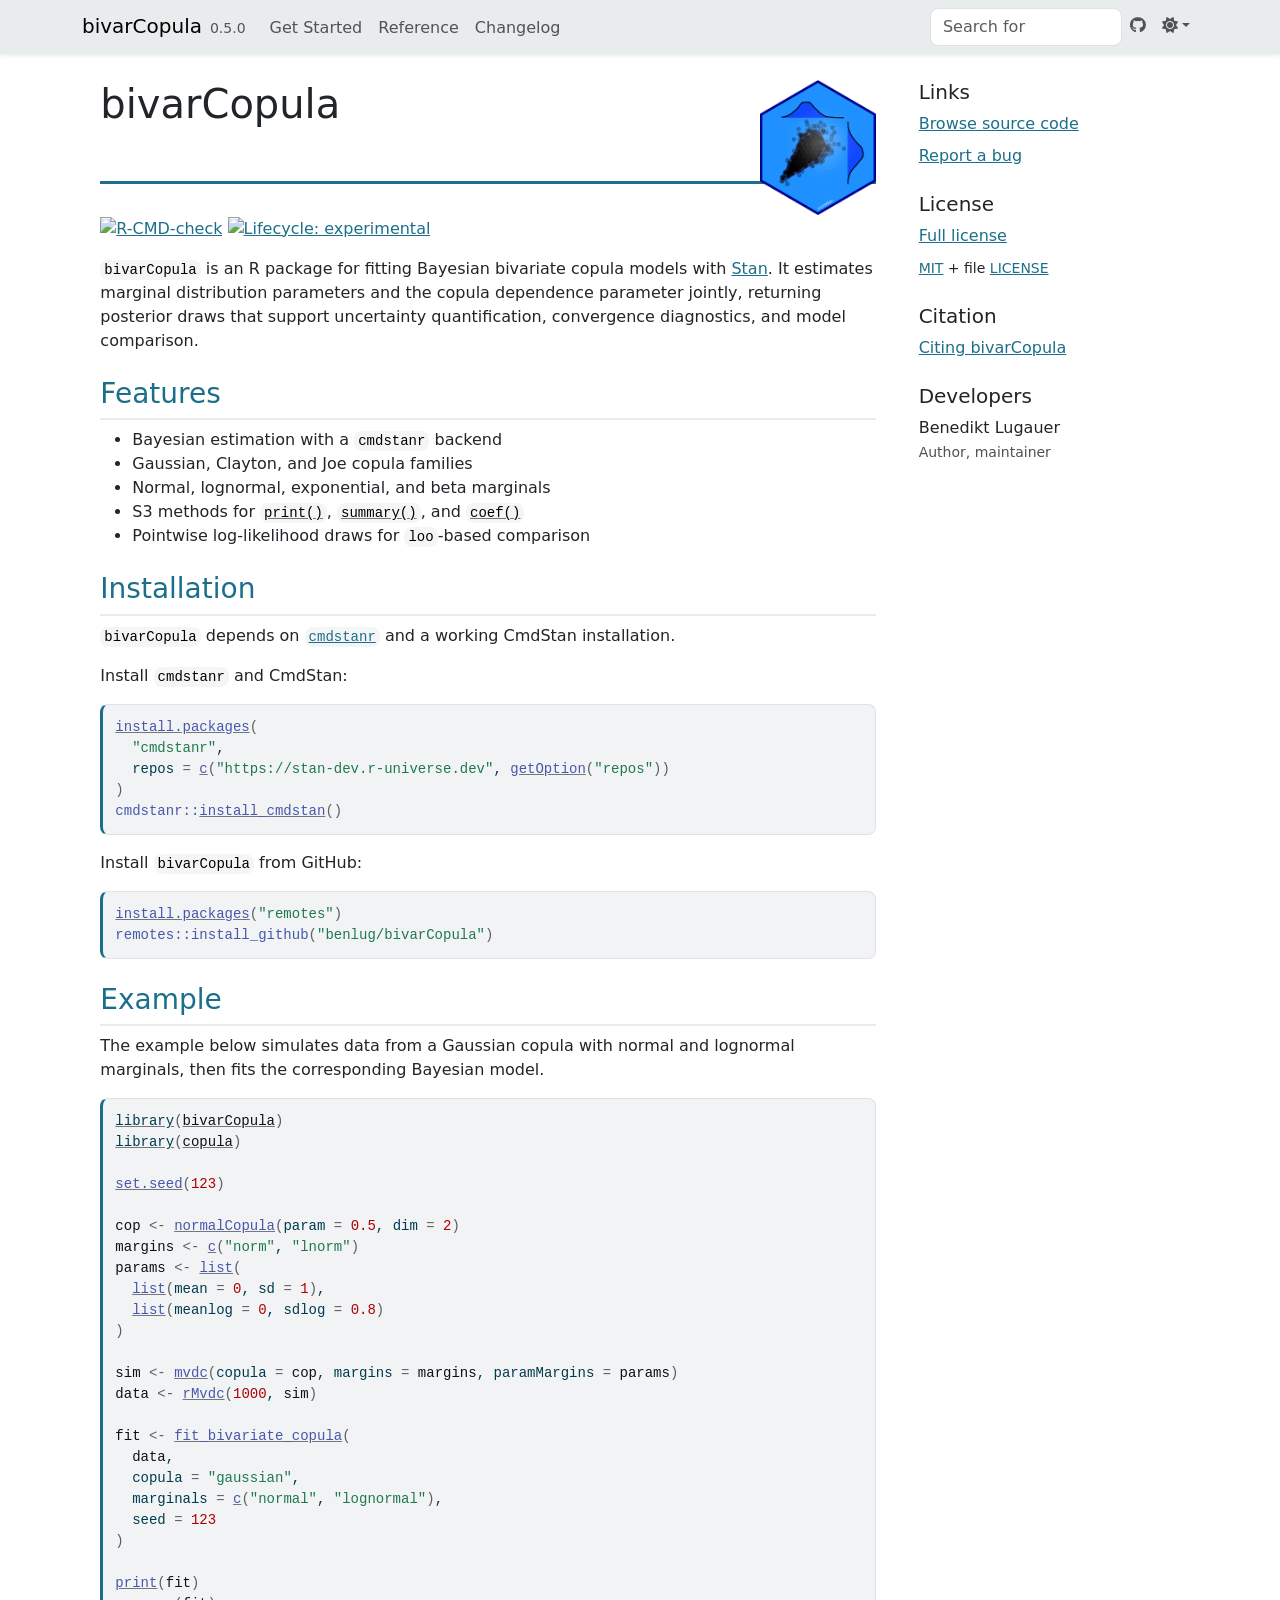
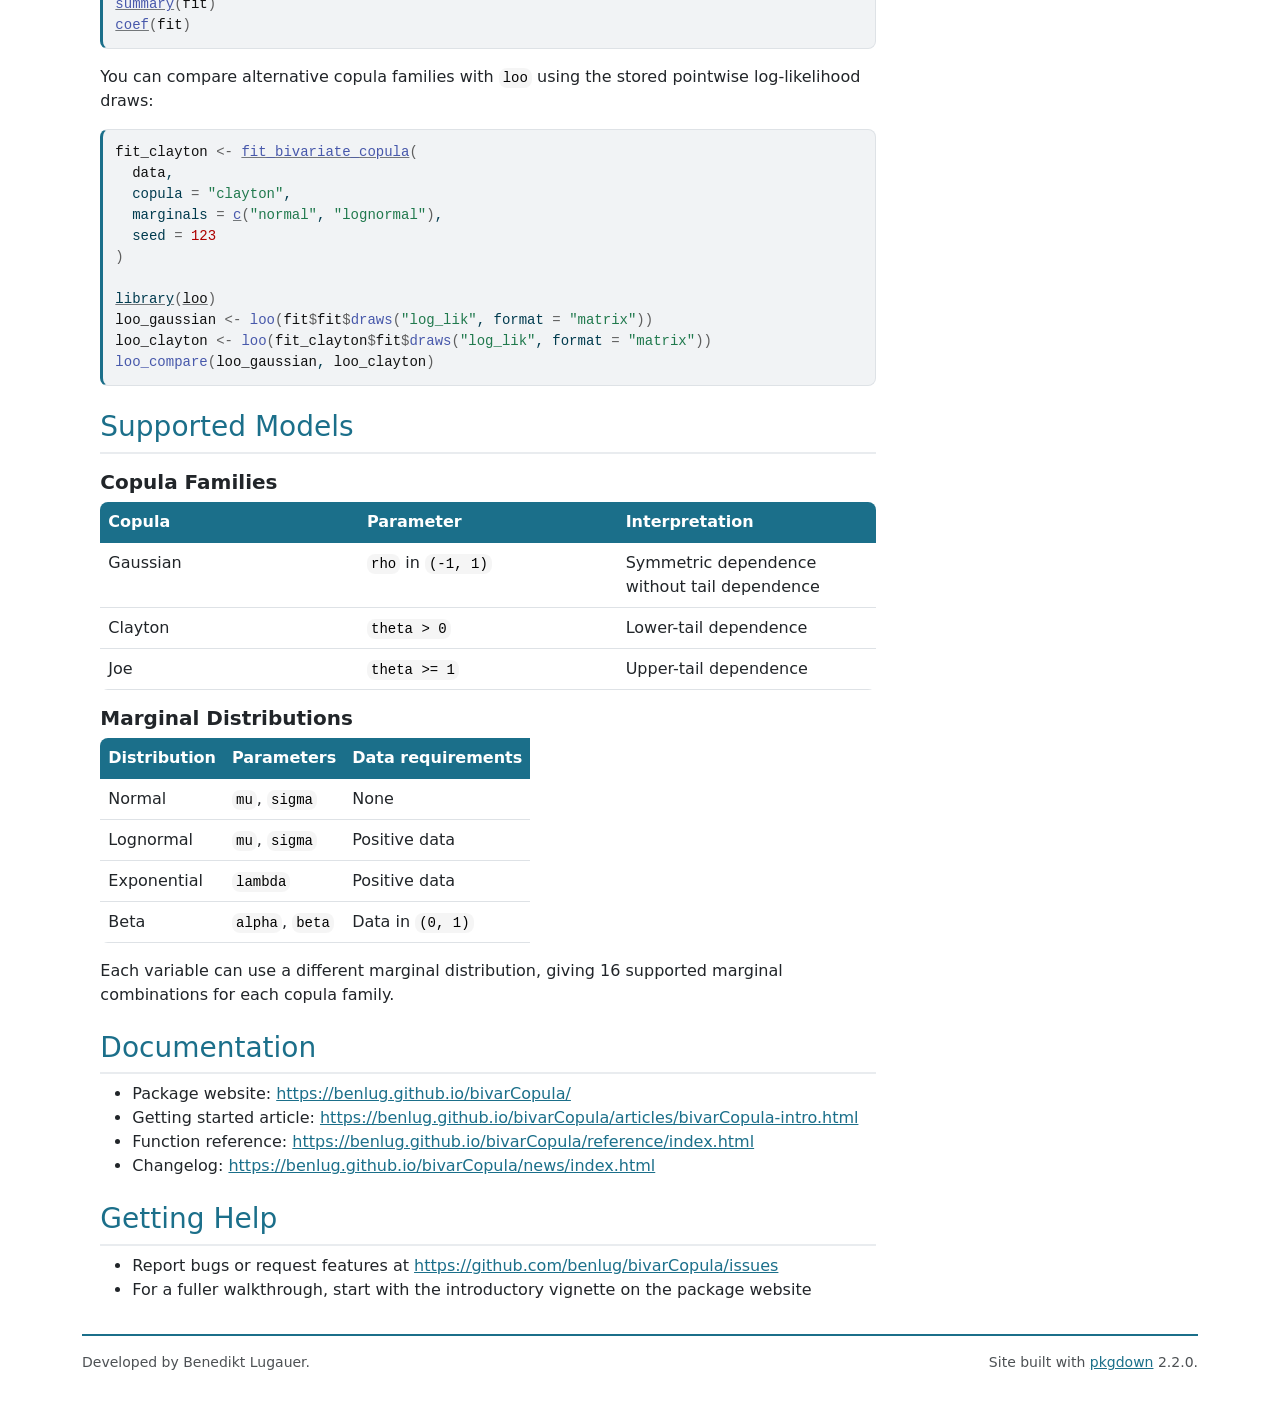
==== commit fd524339: "Deploying to gh-pages from @ benlug/bivarCopula@652507a941cc9948cfe21c20189f117a69d82b80 🚀" ====
--- a/index.html
+++ b/index.html
@@ -65,121 +65,184 @@
 </nav><div class="container template-home">
 <div class="row">
   <main id="main" class="col-md-9"><div class="section level1">
-<div class="page-header"><h1 id="bivarcopula-">bivarCopula <a href="https://benlug.github.io/bivarCopula/"><img src="reference/figures/bivarCopula_hex.png" align="right" width="15%" height="15%" alt="bivarCopula Logo"></a>
+<div class="page-header"><h1 id="bivarcopula-">bivarCopula <a href="https://benlug.github.io/bivarCopula/"><img src="reference/figures/bivarCopula_hex.png" align="right" width="15%" height="15%" alt="bivarCopula logo"></a>
 <a class="anchor" aria-label="anchor" href="#bivarcopula-"></a>
 </h1></div>
 <p><a href="https://github.com/benlug/bivarCopula/actions/workflows/R-CMD-check.yaml" class="external-link"><img src="https://github.com/benlug/bivarCopula/actions/workflows/R-CMD-check.yaml/badge.svg" alt="R-CMD-check"></a> <a href="https://lifecycle.r-lib.org/articles/stages.html#experimental" class="external-link"><img src="https://img.shields.io/badge/lifecycle-experimental-orange.svg" alt="Lifecycle: experimental"></a></p>
-<p>bivarCopula fits bivariate copula models with full Bayesian inference via <a href="https://mc-stan.org/" class="external-link">Stan</a>. It jointly estimates the copula dependence parameter and marginal distribution parameters, returning posterior draws for uncertainty quantification and model comparison.</p>
-<div class="section level2">
-<h2 id="why-bivarcopula">Why bivarCopula?<a class="anchor" aria-label="anchor" href="#why-bivarcopula"></a>
-</h2>
-<p>Copulas separate the modeling of marginal distributions from the modeling of dependence. This lets you choose the best-fitting distribution for each variable independently, then capture how the variables relate through a copula function without restrictive joint distribution assumptions.</p>
-<p>bivarCopula makes this approach accessible in R with:</p>
+<p><code>bivarCopula</code> is an R package for fitting Bayesian bivariate copula models with <a href="https://mc-stan.org/" class="external-link">Stan</a>. It estimates marginal distribution parameters and the copula dependence parameter jointly, returning posterior draws that support uncertainty quantification, convergence diagnostics, and model comparison.</p>
+<div class="section level2">
+<h2 id="features">Features<a class="anchor" aria-label="anchor" href="#features"></a>
+</h2>
 <ul>
-<li>Full Bayesian inference: posterior distributions for all parameters, not just point estimates</li>
-<li>Flexible marginals: mix and match Normal, Lognormal, Exponential, and Beta distributions</li>
-<li>Multiple copula families: Gaussian, Clayton, and Joe copulas for different dependence structures</li>
-<li>Built-in diagnostics: Rhat, ESS, and pointwise log-likelihoods for LOO-CV model comparison</li>
-<li>Modern Stan backend: powered by CmdStan via cmdstanr for fast, reliable sampling</li>
-</ul>
-</div>
-<div class="section level2">
-<h2 id="supported-models">Supported Models<a class="anchor" aria-label="anchor" href="#supported-models"></a>
-</h2>
-<div class="section level3">
-<h3 id="copula-families">Copula Families<a class="anchor" aria-label="anchor" href="#copula-families"></a>
-</h3>
-<ul>
-<li>Gaussian: <code>rho</code> in <code>(-1, 1)</code> for symmetric dependence without tail dependence</li>
-<li>Clayton: <code>theta &gt; 0</code> for lower tail dependence</li>
-<li>Joe: <code>theta &gt;= 1</code> for upper tail dependence</li>
-</ul>
-</div>
-<div class="section level3">
-<h3 id="marginal-distributions">Marginal Distributions<a class="anchor" aria-label="anchor" href="#marginal-distributions"></a>
-</h3>
-<ul>
-<li>Normal: <code>mu</code>, <code>sigma</code>
-</li>
-<li>Lognormal: <code>mu</code>, <code>sigma</code>; data must be positive</li>
-<li>Exponential: <code>lambda</code>; data must be positive</li>
-<li>Beta: <code>alpha</code>, <code>beta</code>; data must be in <code>(0, 1)</code>
-</li>
-</ul>
-<p>Each marginal can be set independently, giving 16 possible marginal combinations per copula family.</p>
-</div>
+<li>Bayesian estimation with a <code>cmdstanr</code> backend</li>
+<li>Gaussian, Clayton, and Joe copula families</li>
+<li>Normal, lognormal, exponential, and beta marginals</li>
+<li>S3 methods for <code><a href="https://rdrr.io/r/base/print.html" class="external-link">print()</a></code>, <code><a href="https://rdrr.io/r/base/summary.html" class="external-link">summary()</a></code>, and <code><a href="https://rdrr.io/r/stats/coef.html" class="external-link">coef()</a></code>
+</li>
+<li>Pointwise log-likelihood draws for <code>loo</code>-based comparison</li>
+</ul>
 </div>
 <div class="section level2">
 <h2 id="installation">Installation<a class="anchor" aria-label="anchor" href="#installation"></a>
 </h2>
-<p>bivarCopula requires <a href="https://mc-stan.org/cmdstanr/" class="external-link">CmdStan</a>. Install it first if you have not already:</p>
+<p><code>bivarCopula</code> depends on <a href="https://mc-stan.org/cmdstanr/" class="external-link"><code>cmdstanr</code></a> and a working CmdStan installation.</p>
+<p>Install <code>cmdstanr</code> and CmdStan:</p>
 <div class="sourceCode" id="cb1"><pre class="downlit sourceCode r">
-<code class="sourceCode R"><span><span class="fu"><a href="https://rdrr.io/r/utils/install.packages.html" class="external-link">install.packages</a></span><span class="op">(</span><span class="st">"cmdstanr"</span>, repos <span class="op">=</span> <span class="fu"><a href="https://rdrr.io/r/base/c.html" class="external-link">c</a></span><span class="op">(</span><span class="st">"https://stan-dev.r-universe.dev"</span>, <span class="fu"><a href="https://rdrr.io/r/base/options.html" class="external-link">getOption</a></span><span class="op">(</span><span class="st">"repos"</span><span class="op">)</span><span class="op">)</span><span class="op">)</span></span>
+<code class="sourceCode R"><span><span class="fu"><a href="https://rdrr.io/r/utils/install.packages.html" class="external-link">install.packages</a></span><span class="op">(</span></span>
+<span>  <span class="st">"cmdstanr"</span>,</span>
+<span>  repos <span class="op">=</span> <span class="fu"><a href="https://rdrr.io/r/base/c.html" class="external-link">c</a></span><span class="op">(</span><span class="st">"https://stan-dev.r-universe.dev"</span>, <span class="fu"><a href="https://rdrr.io/r/base/options.html" class="external-link">getOption</a></span><span class="op">(</span><span class="st">"repos"</span><span class="op">)</span><span class="op">)</span></span>
+<span><span class="op">)</span></span>
 <span><span class="fu">cmdstanr</span><span class="fu">::</span><span class="fu"><a href="https://mc-stan.org/cmdstanr/reference/install_cmdstan.html" class="external-link">install_cmdstan</a></span><span class="op">(</span><span class="op">)</span></span></code></pre></div>
-<p>Then install bivarCopula from GitHub:</p>
+<p>Install <code>bivarCopula</code> from GitHub:</p>
 <div class="sourceCode" id="cb2"><pre class="downlit sourceCode r">
-<code class="sourceCode R"><span><span class="co"># install.packages("devtools")</span></span>
-<span><span class="fu">devtools</span><span class="fu">::</span><span class="fu">install_github</span><span class="op">(</span><span class="st">"benlug/bivarCopula"</span><span class="op">)</span></span></code></pre></div>
-</div>
-<div class="section level2">
-<h2 id="quick-start">Quick Start<a class="anchor" aria-label="anchor" href="#quick-start"></a>
-</h2>
-<p>Simulate data from a Gaussian copula with normal and lognormal marginals, then recover the parameters:</p>
+<code class="sourceCode R"><span><span class="fu"><a href="https://rdrr.io/r/utils/install.packages.html" class="external-link">install.packages</a></span><span class="op">(</span><span class="st">"remotes"</span><span class="op">)</span></span>
+<span><span class="fu">remotes</span><span class="fu">::</span><span class="fu">install_github</span><span class="op">(</span><span class="st">"benlug/bivarCopula"</span><span class="op">)</span></span></code></pre></div>
+</div>
+<div class="section level2">
+<h2 id="example">Example<a class="anchor" aria-label="anchor" href="#example"></a>
+</h2>
+<p>The example below simulates data from a Gaussian copula with normal and lognormal marginals, then fits the corresponding Bayesian model.</p>
 <div class="sourceCode" id="cb3"><pre class="downlit sourceCode r">
 <code class="sourceCode R"><span><span class="kw"><a href="https://rdrr.io/r/base/library.html" class="external-link">library</a></span><span class="op">(</span><span class="va"><a href="https://benlug.github.io/bivarCopula/">bivarCopula</a></span><span class="op">)</span></span>
 <span><span class="kw"><a href="https://rdrr.io/r/base/library.html" class="external-link">library</a></span><span class="op">(</span><span class="va"><a href="https://copula.r-forge.r-project.org/" class="external-link">copula</a></span><span class="op">)</span></span>
 <span></span>
-<span><span class="co"># Simulate bivariate data</span></span>
 <span><span class="fu"><a href="https://rdrr.io/r/base/Random.html" class="external-link">set.seed</a></span><span class="op">(</span><span class="fl">123</span><span class="op">)</span></span>
+<span></span>
 <span><span class="va">cop</span> <span class="op">&lt;-</span> <span class="fu"><a href="https://rdrr.io/pkg/copula/man/ellipCopula.html" class="external-link">normalCopula</a></span><span class="op">(</span>param <span class="op">=</span> <span class="fl">0.5</span>, dim <span class="op">=</span> <span class="fl">2</span><span class="op">)</span></span>
 <span><span class="va">margins</span> <span class="op">&lt;-</span> <span class="fu"><a href="https://rdrr.io/r/base/c.html" class="external-link">c</a></span><span class="op">(</span><span class="st">"norm"</span>, <span class="st">"lnorm"</span><span class="op">)</span></span>
-<span><span class="va">params</span> <span class="op">&lt;-</span> <span class="fu"><a href="https://rdrr.io/r/base/list.html" class="external-link">list</a></span><span class="op">(</span><span class="fu"><a href="https://rdrr.io/r/base/list.html" class="external-link">list</a></span><span class="op">(</span>mean <span class="op">=</span> <span class="fl">0</span>, sd <span class="op">=</span> <span class="fl">1</span><span class="op">)</span>, <span class="fu"><a href="https://rdrr.io/r/base/list.html" class="external-link">list</a></span><span class="op">(</span>meanlog <span class="op">=</span> <span class="fl">0</span>, sdlog <span class="op">=</span> <span class="fl">0.8</span><span class="op">)</span><span class="op">)</span></span>
-<span><span class="va">mvdc_copula</span> <span class="op">&lt;-</span> <span class="fu"><a href="https://rdrr.io/pkg/copula/man/Mvdc.html" class="external-link">mvdc</a></span><span class="op">(</span><span class="va">cop</span>, margins <span class="op">=</span> <span class="va">margins</span>, paramMargins <span class="op">=</span> <span class="va">params</span><span class="op">)</span></span>
-<span><span class="va">data</span> <span class="op">&lt;-</span> <span class="fu"><a href="https://rdrr.io/pkg/copula/man/Mvdc.html" class="external-link">rMvdc</a></span><span class="op">(</span><span class="fl">1000</span>, <span class="va">mvdc_copula</span><span class="op">)</span></span>
-<span></span>
-<span><span class="co"># Fit the model</span></span>
-<span><span class="va">fit</span> <span class="op">&lt;-</span> <span class="fu"><a href="reference/fit_bivariate_copula.html">fit_bivariate_copula</a></span><span class="op">(</span><span class="va">data</span>,</span>
+<span><span class="va">params</span> <span class="op">&lt;-</span> <span class="fu"><a href="https://rdrr.io/r/base/list.html" class="external-link">list</a></span><span class="op">(</span></span>
+<span>  <span class="fu"><a href="https://rdrr.io/r/base/list.html" class="external-link">list</a></span><span class="op">(</span>mean <span class="op">=</span> <span class="fl">0</span>, sd <span class="op">=</span> <span class="fl">1</span><span class="op">)</span>,</span>
+<span>  <span class="fu"><a href="https://rdrr.io/r/base/list.html" class="external-link">list</a></span><span class="op">(</span>meanlog <span class="op">=</span> <span class="fl">0</span>, sdlog <span class="op">=</span> <span class="fl">0.8</span><span class="op">)</span></span>
+<span><span class="op">)</span></span>
+<span></span>
+<span><span class="va">sim</span> <span class="op">&lt;-</span> <span class="fu"><a href="https://rdrr.io/pkg/copula/man/Mvdc.html" class="external-link">mvdc</a></span><span class="op">(</span>copula <span class="op">=</span> <span class="va">cop</span>, margins <span class="op">=</span> <span class="va">margins</span>, paramMargins <span class="op">=</span> <span class="va">params</span><span class="op">)</span></span>
+<span><span class="va">data</span> <span class="op">&lt;-</span> <span class="fu"><a href="https://rdrr.io/pkg/copula/man/Mvdc.html" class="external-link">rMvdc</a></span><span class="op">(</span><span class="fl">1000</span>, <span class="va">sim</span><span class="op">)</span></span>
+<span></span>
+<span><span class="va">fit</span> <span class="op">&lt;-</span> <span class="fu"><a href="reference/fit_bivariate_copula.html">fit_bivariate_copula</a></span><span class="op">(</span></span>
+<span>  <span class="va">data</span>,</span>
 <span>  copula <span class="op">=</span> <span class="st">"gaussian"</span>,</span>
 <span>  marginals <span class="op">=</span> <span class="fu"><a href="https://rdrr.io/r/base/c.html" class="external-link">c</a></span><span class="op">(</span><span class="st">"normal"</span>, <span class="st">"lognormal"</span><span class="op">)</span>,</span>
 <span>  seed <span class="op">=</span> <span class="fl">123</span></span>
 <span><span class="op">)</span></span>
 <span></span>
-<span><span class="co"># Inspect results</span></span>
+<span><span class="fu"><a href="https://rdrr.io/r/base/print.html" class="external-link">print</a></span><span class="op">(</span><span class="va">fit</span><span class="op">)</span></span>
 <span><span class="fu"><a href="https://rdrr.io/r/base/summary.html" class="external-link">summary</a></span><span class="op">(</span><span class="va">fit</span><span class="op">)</span></span>
 <span><span class="fu"><a href="https://rdrr.io/r/stats/coef.html" class="external-link">coef</a></span><span class="op">(</span><span class="va">fit</span><span class="op">)</span></span></code></pre></div>
-<p>Try a different copula family:</p>
+<p>You can compare alternative copula families with <code>loo</code> using the stored pointwise log-likelihood draws:</p>
 <div class="sourceCode" id="cb4"><pre class="downlit sourceCode r">
-<code class="sourceCode R"><span><span class="co"># Clayton copula for lower tail dependence</span></span>
-<span><span class="va">fit_clay</span> <span class="op">&lt;-</span> <span class="fu"><a href="reference/fit_bivariate_copula.html">fit_bivariate_copula</a></span><span class="op">(</span><span class="va">data</span>,</span>
+<code class="sourceCode R"><span><span class="va">fit_clayton</span> <span class="op">&lt;-</span> <span class="fu"><a href="reference/fit_bivariate_copula.html">fit_bivariate_copula</a></span><span class="op">(</span></span>
+<span>  <span class="va">data</span>,</span>
 <span>  copula <span class="op">=</span> <span class="st">"clayton"</span>,</span>
 <span>  marginals <span class="op">=</span> <span class="fu"><a href="https://rdrr.io/r/base/c.html" class="external-link">c</a></span><span class="op">(</span><span class="st">"normal"</span>, <span class="st">"lognormal"</span><span class="op">)</span>,</span>
 <span>  seed <span class="op">=</span> <span class="fl">123</span></span>
 <span><span class="op">)</span></span>
 <span></span>
-<span><span class="co"># Compare models via LOO-CV</span></span>
 <span><span class="kw"><a href="https://rdrr.io/r/base/library.html" class="external-link">library</a></span><span class="op">(</span><span class="va"><a href="https://mc-stan.org/loo/" class="external-link">loo</a></span><span class="op">)</span></span>
-<span><span class="va">loo_gauss</span> <span class="op">&lt;-</span> <span class="fu">loo</span><span class="op">(</span><span class="va">fit</span><span class="op">$</span><span class="va">fit</span><span class="op">$</span><span class="fu">draws</span><span class="op">(</span><span class="st">"log_lik"</span>, format <span class="op">=</span> <span class="st">"matrix"</span><span class="op">)</span><span class="op">)</span></span>
-<span><span class="va">loo_clay</span> <span class="op">&lt;-</span> <span class="fu">loo</span><span class="op">(</span><span class="va">fit_clay</span><span class="op">$</span><span class="va">fit</span><span class="op">$</span><span class="fu">draws</span><span class="op">(</span><span class="st">"log_lik"</span>, format <span class="op">=</span> <span class="st">"matrix"</span><span class="op">)</span><span class="op">)</span></span>
-<span><span class="fu">loo_compare</span><span class="op">(</span><span class="va">loo_gauss</span>, <span class="va">loo_clay</span><span class="op">)</span></span></code></pre></div>
-</div>
-<div class="section level2">
-<h2 id="learning-more">Learning More<a class="anchor" aria-label="anchor" href="#learning-more"></a>
+<span><span class="va">loo_gaussian</span> <span class="op">&lt;-</span> <span class="fu">loo</span><span class="op">(</span><span class="va">fit</span><span class="op">$</span><span class="va">fit</span><span class="op">$</span><span class="fu">draws</span><span class="op">(</span><span class="st">"log_lik"</span>, format <span class="op">=</span> <span class="st">"matrix"</span><span class="op">)</span><span class="op">)</span></span>
+<span><span class="va">loo_clayton</span> <span class="op">&lt;-</span> <span class="fu">loo</span><span class="op">(</span><span class="va">fit_clayton</span><span class="op">$</span><span class="va">fit</span><span class="op">$</span><span class="fu">draws</span><span class="op">(</span><span class="st">"log_lik"</span>, format <span class="op">=</span> <span class="st">"matrix"</span><span class="op">)</span><span class="op">)</span></span>
+<span><span class="fu">loo_compare</span><span class="op">(</span><span class="va">loo_gaussian</span>, <span class="va">loo_clayton</span><span class="op">)</span></span></code></pre></div>
+</div>
+<div class="section level2">
+<h2 id="supported-models">Supported Models<a class="anchor" aria-label="anchor" href="#supported-models"></a>
+</h2>
+<div class="section level3">
+<h3 id="copula-families">Copula Families<a class="anchor" aria-label="anchor" href="#copula-families"></a>
+</h3>
+<table class="table">
+<colgroup>
+<col width="33%">
+<col width="33%">
+<col width="33%">
+</colgroup>
+<thead><tr class="header">
+<th>Copula</th>
+<th>Parameter</th>
+<th>Interpretation</th>
+</tr></thead>
+<tbody>
+<tr class="odd">
+<td>Gaussian</td>
+<td>
+<code>rho</code> in <code>(-1, 1)</code>
+</td>
+<td>Symmetric dependence without tail dependence</td>
+</tr>
+<tr class="even">
+<td>Clayton</td>
+<td><code>theta &gt; 0</code></td>
+<td>Lower-tail dependence</td>
+</tr>
+<tr class="odd">
+<td>Joe</td>
+<td><code>theta &gt;= 1</code></td>
+<td>Upper-tail dependence</td>
+</tr>
+</tbody>
+</table>
+</div>
+<div class="section level3">
+<h3 id="marginal-distributions">Marginal Distributions<a class="anchor" aria-label="anchor" href="#marginal-distributions"></a>
+</h3>
+<table class="table">
+<thead><tr class="header">
+<th>Distribution</th>
+<th>Parameters</th>
+<th>Data requirements</th>
+</tr></thead>
+<tbody>
+<tr class="odd">
+<td>Normal</td>
+<td>
+<code>mu</code>, <code>sigma</code>
+</td>
+<td>None</td>
+</tr>
+<tr class="even">
+<td>Lognormal</td>
+<td>
+<code>mu</code>, <code>sigma</code>
+</td>
+<td>Positive data</td>
+</tr>
+<tr class="odd">
+<td>Exponential</td>
+<td><code>lambda</code></td>
+<td>Positive data</td>
+</tr>
+<tr class="even">
+<td>Beta</td>
+<td>
+<code>alpha</code>, <code>beta</code>
+</td>
+<td>Data in <code>(0, 1)</code>
+</td>
+</tr>
+</tbody>
+</table>
+<p>Each variable can use a different marginal distribution, giving 16 supported marginal combinations for each copula family.</p>
+</div>
+</div>
+<div class="section level2">
+<h2 id="documentation">Documentation<a class="anchor" aria-label="anchor" href="#documentation"></a>
 </h2>
 <ul>
-<li>
-<a href="https://benlug.github.io/bivarCopula/articles/bivarCopula-intro.html">Get Started</a>: a comprehensive introduction with examples for all copula families, diagnostics, and prior specification.</li>
-<li>
-<a href="https://benlug.github.io/bivarCopula/reference/index.html">Function Reference</a>: complete documentation for all exported functions and methods.</li>
-<li>
-<a href="https://benlug.github.io/bivarCopula/news/index.html">Changelog</a>: version history and release notes.</li>
+<li>Package website: <a href="https://benlug.github.io/bivarCopula/" class="uri">https://benlug.github.io/bivarCopula/</a>
+</li>
+<li>Getting started article: <a href="https://benlug.github.io/bivarCopula/articles/bivarCopula-intro.html" class="uri">https://benlug.github.io/bivarCopula/articles/bivarCopula-intro.html</a>
+</li>
+<li>Function reference: <a href="https://benlug.github.io/bivarCopula/reference/index.html" class="uri">https://benlug.github.io/bivarCopula/reference/index.html</a>
+</li>
+<li>Changelog: <a href="https://benlug.github.io/bivarCopula/news/index.html" class="uri">https://benlug.github.io/bivarCopula/news/index.html</a>
+</li>
 </ul>
 </div>
 <div class="section level2">
 <h2 id="getting-help">Getting Help<a class="anchor" aria-label="anchor" href="#getting-help"></a>
 </h2>
 <ul>
-<li>Browse the <a href="https://benlug.github.io/bivarCopula/">package website</a> for documentation and vignettes.</li>
-<li>Report bugs or request features on <a href="https://github.com/benlug/bivarCopula/issues" class="external-link">GitHub Issues</a>.</li>
+<li>Report bugs or request features at <a href="https://github.com/benlug/bivarCopula/issues" class="external-link uri">https://github.com/benlug/bivarCopula/issues</a>
+</li>
+<li>For a fuller walkthrough, start with the introductory vignette on the package website</li>
 </ul>
 </div>
 </div>
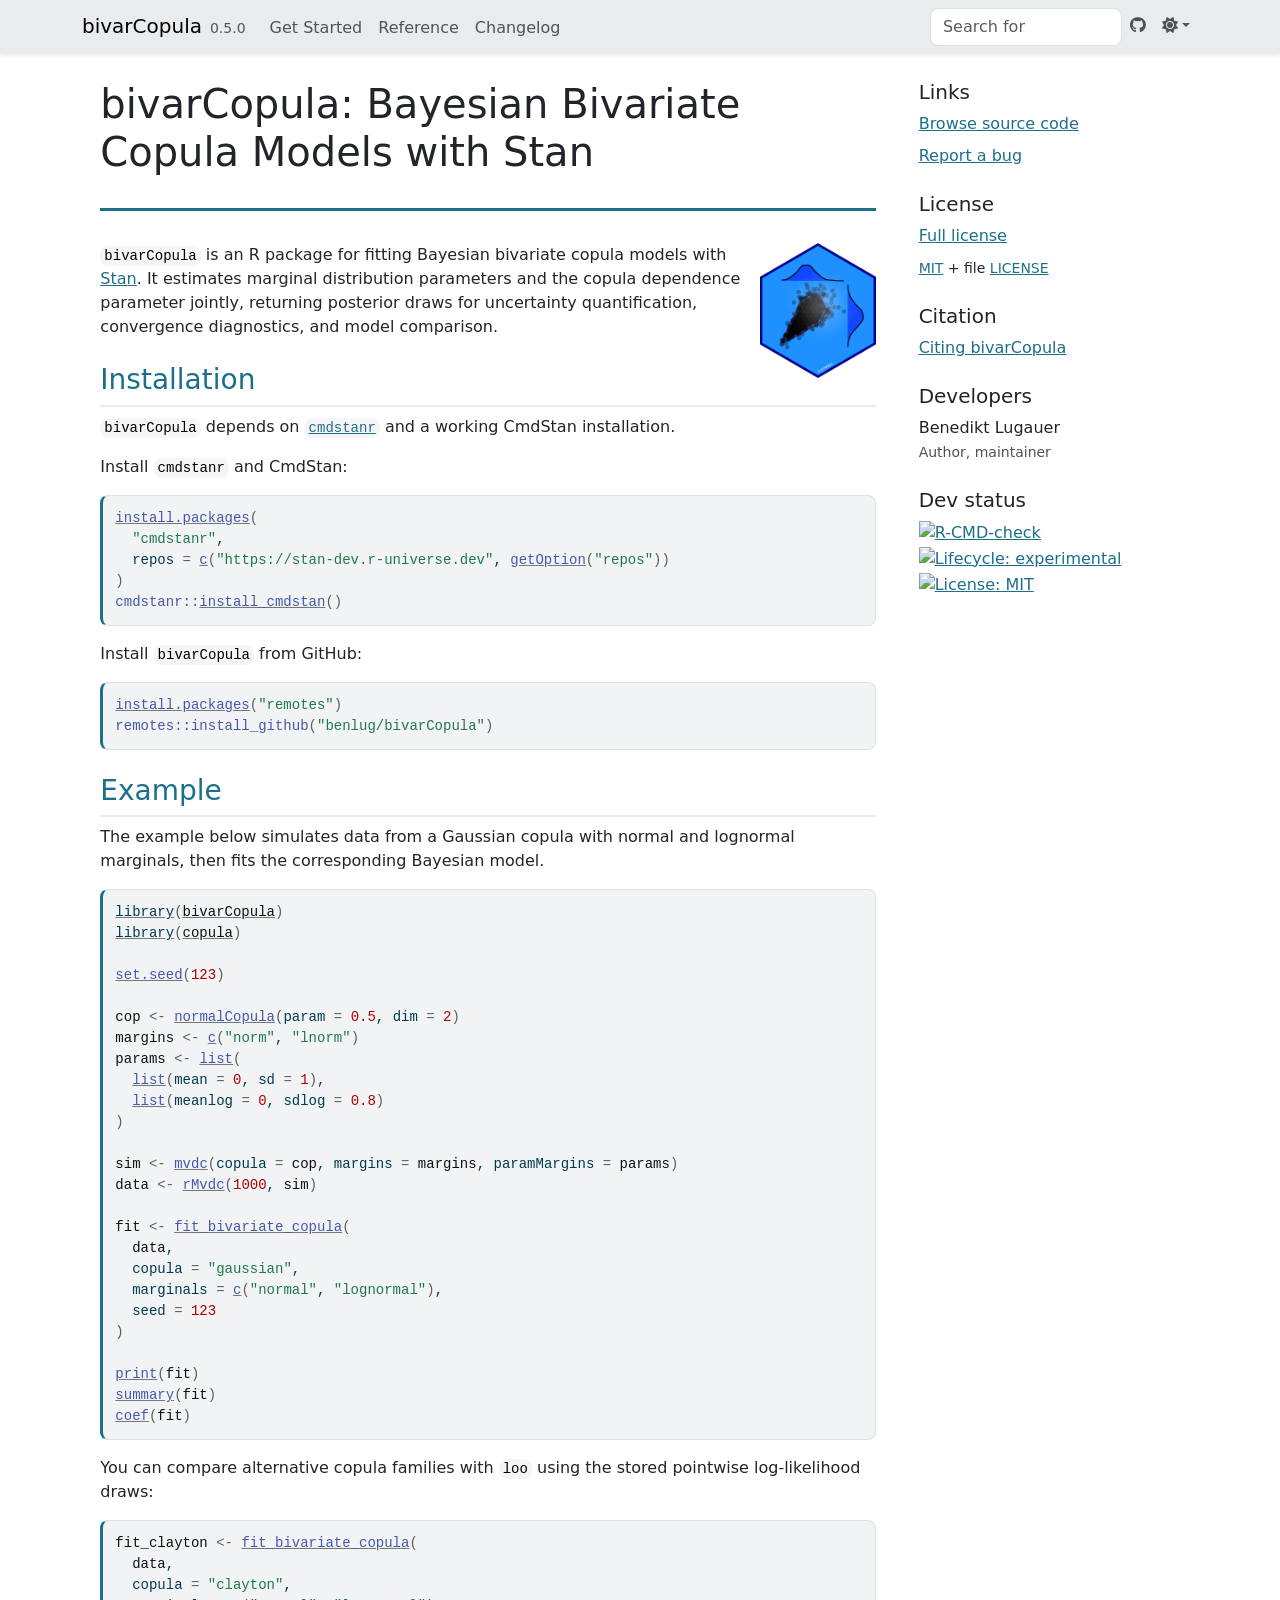
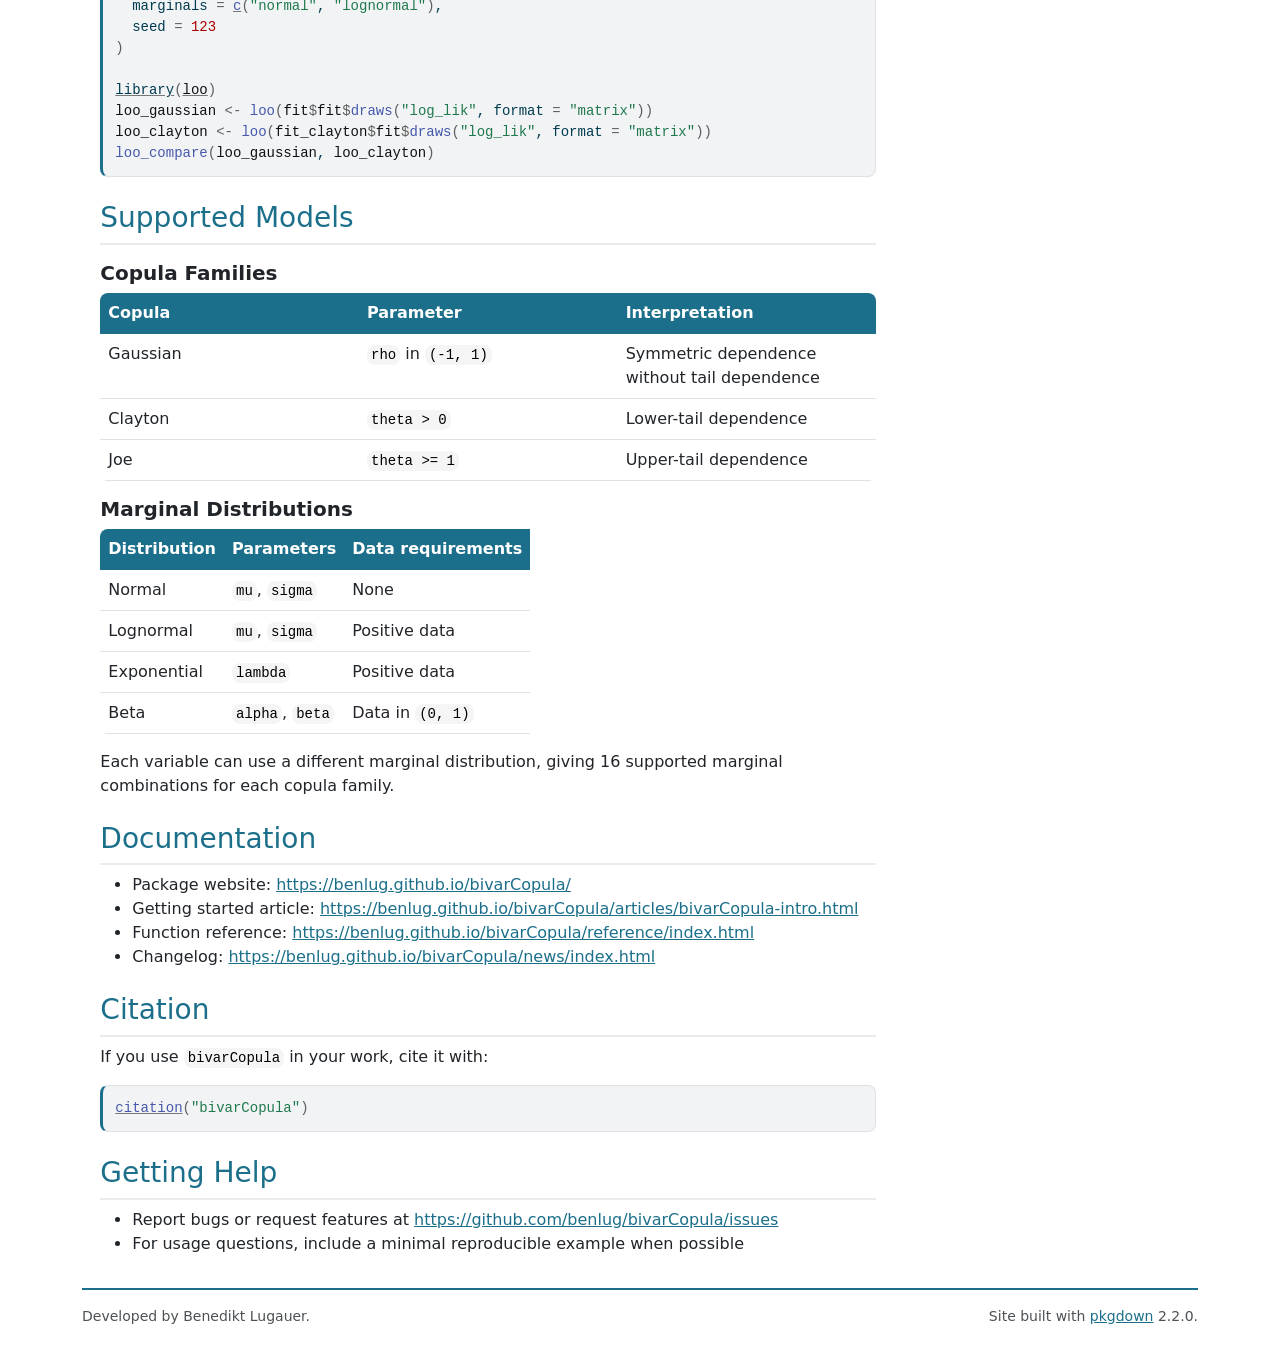
==== commit fa45830d: "Deploying to gh-pages from @ benlug/bivarCopula@00f76681a49190482414636b7fa0cc39d143ae89 🚀" ====
--- a/index.html
+++ b/index.html
@@ -65,23 +65,12 @@
 </nav><div class="container template-home">
 <div class="row">
   <main id="main" class="col-md-9"><div class="section level1">
-<div class="page-header"><h1 id="bivarcopula-">bivarCopula <a href="https://benlug.github.io/bivarCopula/"><img src="reference/figures/bivarCopula_hex.png" align="right" width="15%" height="15%" alt="bivarCopula logo"></a>
-<a class="anchor" aria-label="anchor" href="#bivarcopula-"></a>
+<div class="page-header"><h1 id="bivarcopula-bayesian-bivariate-copula-models-with-stan">bivarCopula: Bayesian Bivariate Copula Models with Stan<a class="anchor" aria-label="anchor" href="#bivarcopula-bayesian-bivariate-copula-models-with-stan"></a>
 </h1></div>
-<p><a href="https://github.com/benlug/bivarCopula/actions/workflows/R-CMD-check.yaml" class="external-link"><img src="https://github.com/benlug/bivarCopula/actions/workflows/R-CMD-check.yaml/badge.svg" alt="R-CMD-check"></a> <a href="https://lifecycle.r-lib.org/articles/stages.html#experimental" class="external-link"><img src="https://img.shields.io/badge/lifecycle-experimental-orange.svg" alt="Lifecycle: experimental"></a></p>
-<p><code>bivarCopula</code> is an R package for fitting Bayesian bivariate copula models with <a href="https://mc-stan.org/" class="external-link">Stan</a>. It estimates marginal distribution parameters and the copula dependence parameter jointly, returning posterior draws that support uncertainty quantification, convergence diagnostics, and model comparison.</p>
-<div class="section level2">
-<h2 id="features">Features<a class="anchor" aria-label="anchor" href="#features"></a>
-</h2>
-<ul>
-<li>Bayesian estimation with a <code>cmdstanr</code> backend</li>
-<li>Gaussian, Clayton, and Joe copula families</li>
-<li>Normal, lognormal, exponential, and beta marginals</li>
-<li>S3 methods for <code><a href="https://rdrr.io/r/base/print.html" class="external-link">print()</a></code>, <code><a href="https://rdrr.io/r/base/summary.html" class="external-link">summary()</a></code>, and <code><a href="https://rdrr.io/r/stats/coef.html" class="external-link">coef()</a></code>
-</li>
-<li>Pointwise log-likelihood draws for <code>loo</code>-based comparison</li>
-</ul>
-</div>
+<p><a href="https://benlug.github.io/bivarCopula/"><img src="reference/figures/bivarCopula_hex.png" align="right" width="15%" height="15%" alt="bivarCopula logo"></a></p>
+<!-- badges: start -->
+
+<p><code>bivarCopula</code> is an R package for fitting Bayesian bivariate copula models with <a href="https://mc-stan.org/" class="external-link">Stan</a>. It estimates marginal distribution parameters and the copula dependence parameter jointly, returning posterior draws for uncertainty quantification, convergence diagnostics, and model comparison.</p>
 <div class="section level2">
 <h2 id="installation">Installation<a class="anchor" aria-label="anchor" href="#installation"></a>
 </h2>
@@ -237,12 +226,19 @@
 </ul>
 </div>
 <div class="section level2">
+<h2 id="citation">Citation<a class="anchor" aria-label="anchor" href="#citation"></a>
+</h2>
+<p>If you use <code>bivarCopula</code> in your work, cite it with:</p>
+<div class="sourceCode" id="cb5"><pre class="downlit sourceCode r">
+<code class="sourceCode R"><span><span class="fu"><a href="https://rdrr.io/r/utils/citation.html" class="external-link">citation</a></span><span class="op">(</span><span class="st">"bivarCopula"</span><span class="op">)</span></span></code></pre></div>
+</div>
+<div class="section level2">
 <h2 id="getting-help">Getting Help<a class="anchor" aria-label="anchor" href="#getting-help"></a>
 </h2>
 <ul>
 <li>Report bugs or request features at <a href="https://github.com/benlug/bivarCopula/issues" class="external-link uri">https://github.com/benlug/bivarCopula/issues</a>
 </li>
-<li>For a fuller walkthrough, start with the introductory vignette on the package website</li>
+<li>For usage questions, include a minimal reproducible example when possible</li>
 </ul>
 </div>
 </div>
@@ -277,7 +273,14 @@
 </ul>
 </div>
 
-
+<div class="dev-status">
+<h2 data-toc-skip>Dev status</h2>
+<ul class="list-unstyled">
+<li><a href="https://github.com/benlug/bivarCopula/actions/workflows/R-CMD-check.yaml" class="external-link"><img src="https://github.com/benlug/bivarCopula/actions/workflows/R-CMD-check.yaml/badge.svg" alt="R-CMD-check"></a></li>
+<li><a href="https://lifecycle.r-lib.org/articles/stages.html#experimental" class="external-link"><img src="https://img.shields.io/badge/lifecycle-experimental-orange.svg" alt="Lifecycle: experimental"></a></li>
+<li><a href="LICENSE"><img src="https://img.shields.io/badge/License-MIT-blue.svg" alt="License: MIT"></a></li>
+</ul>
+</div>
 
   </aside>
 </div>
